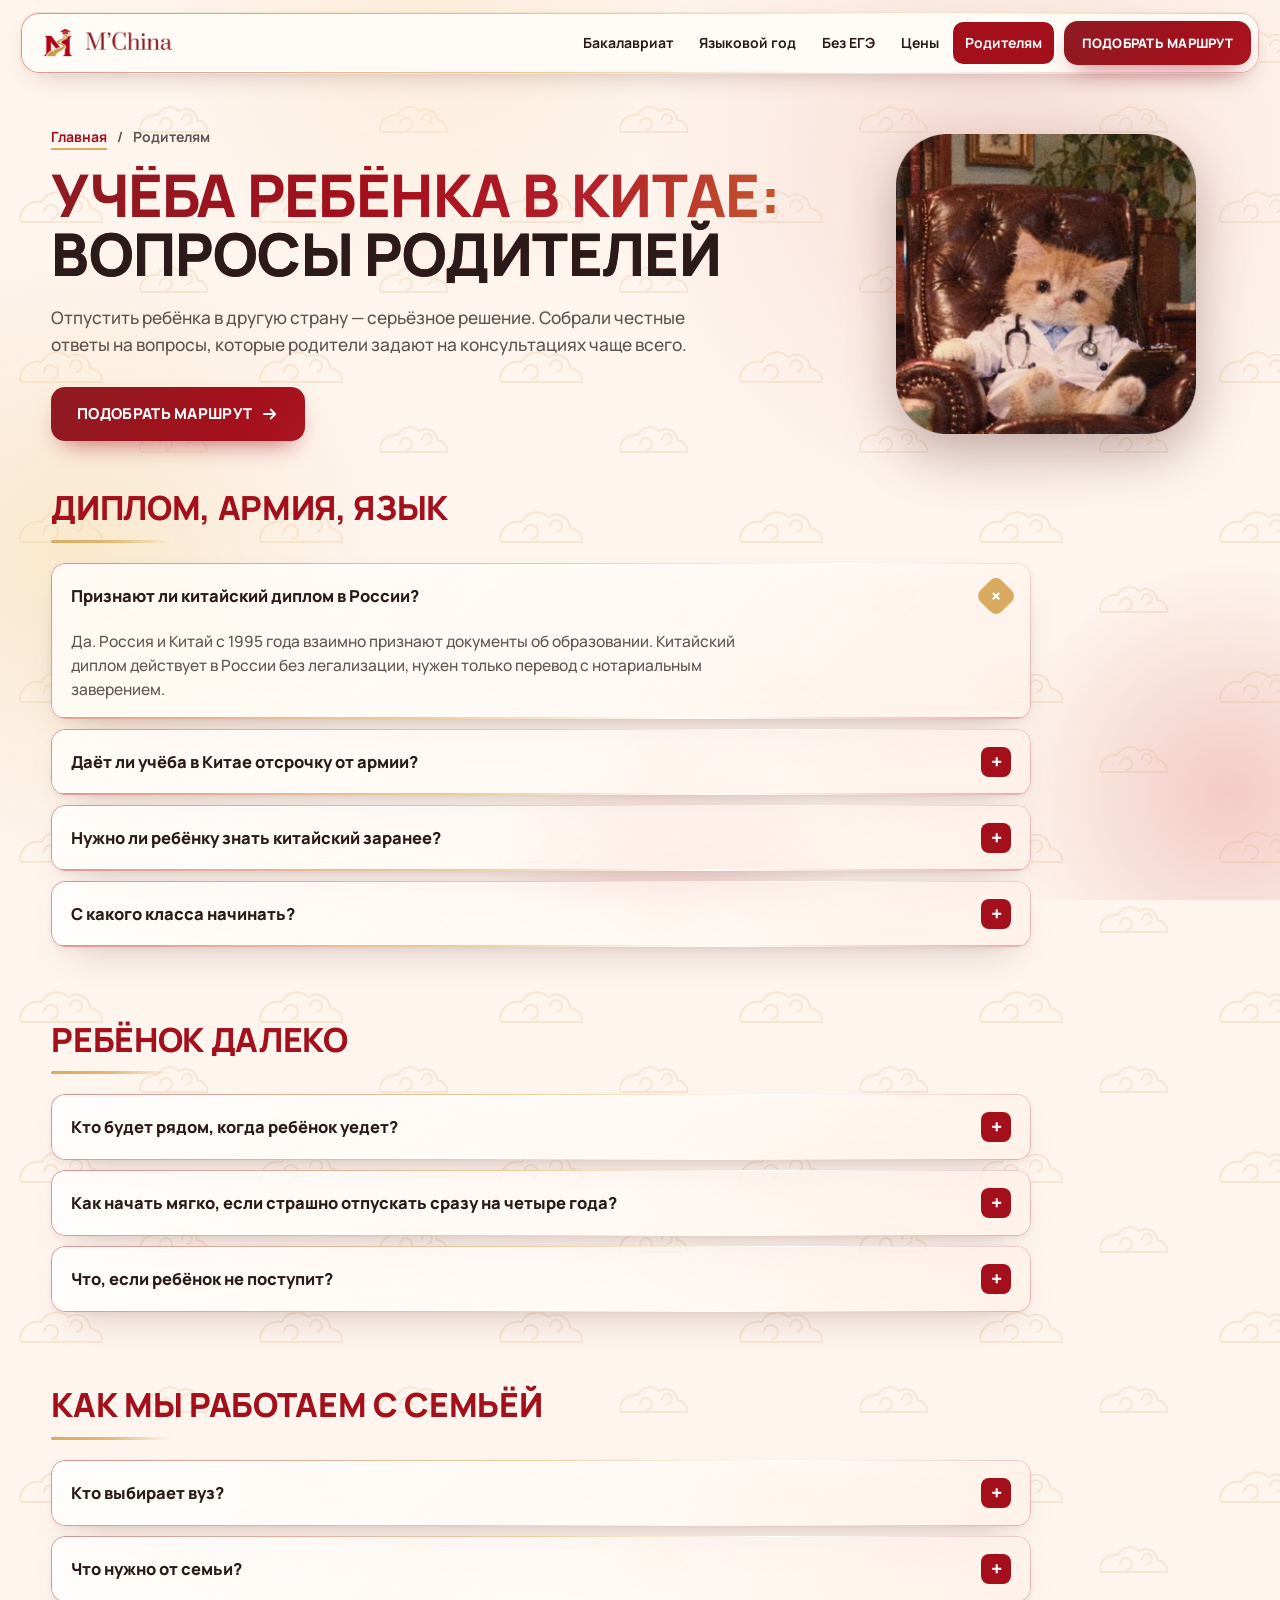
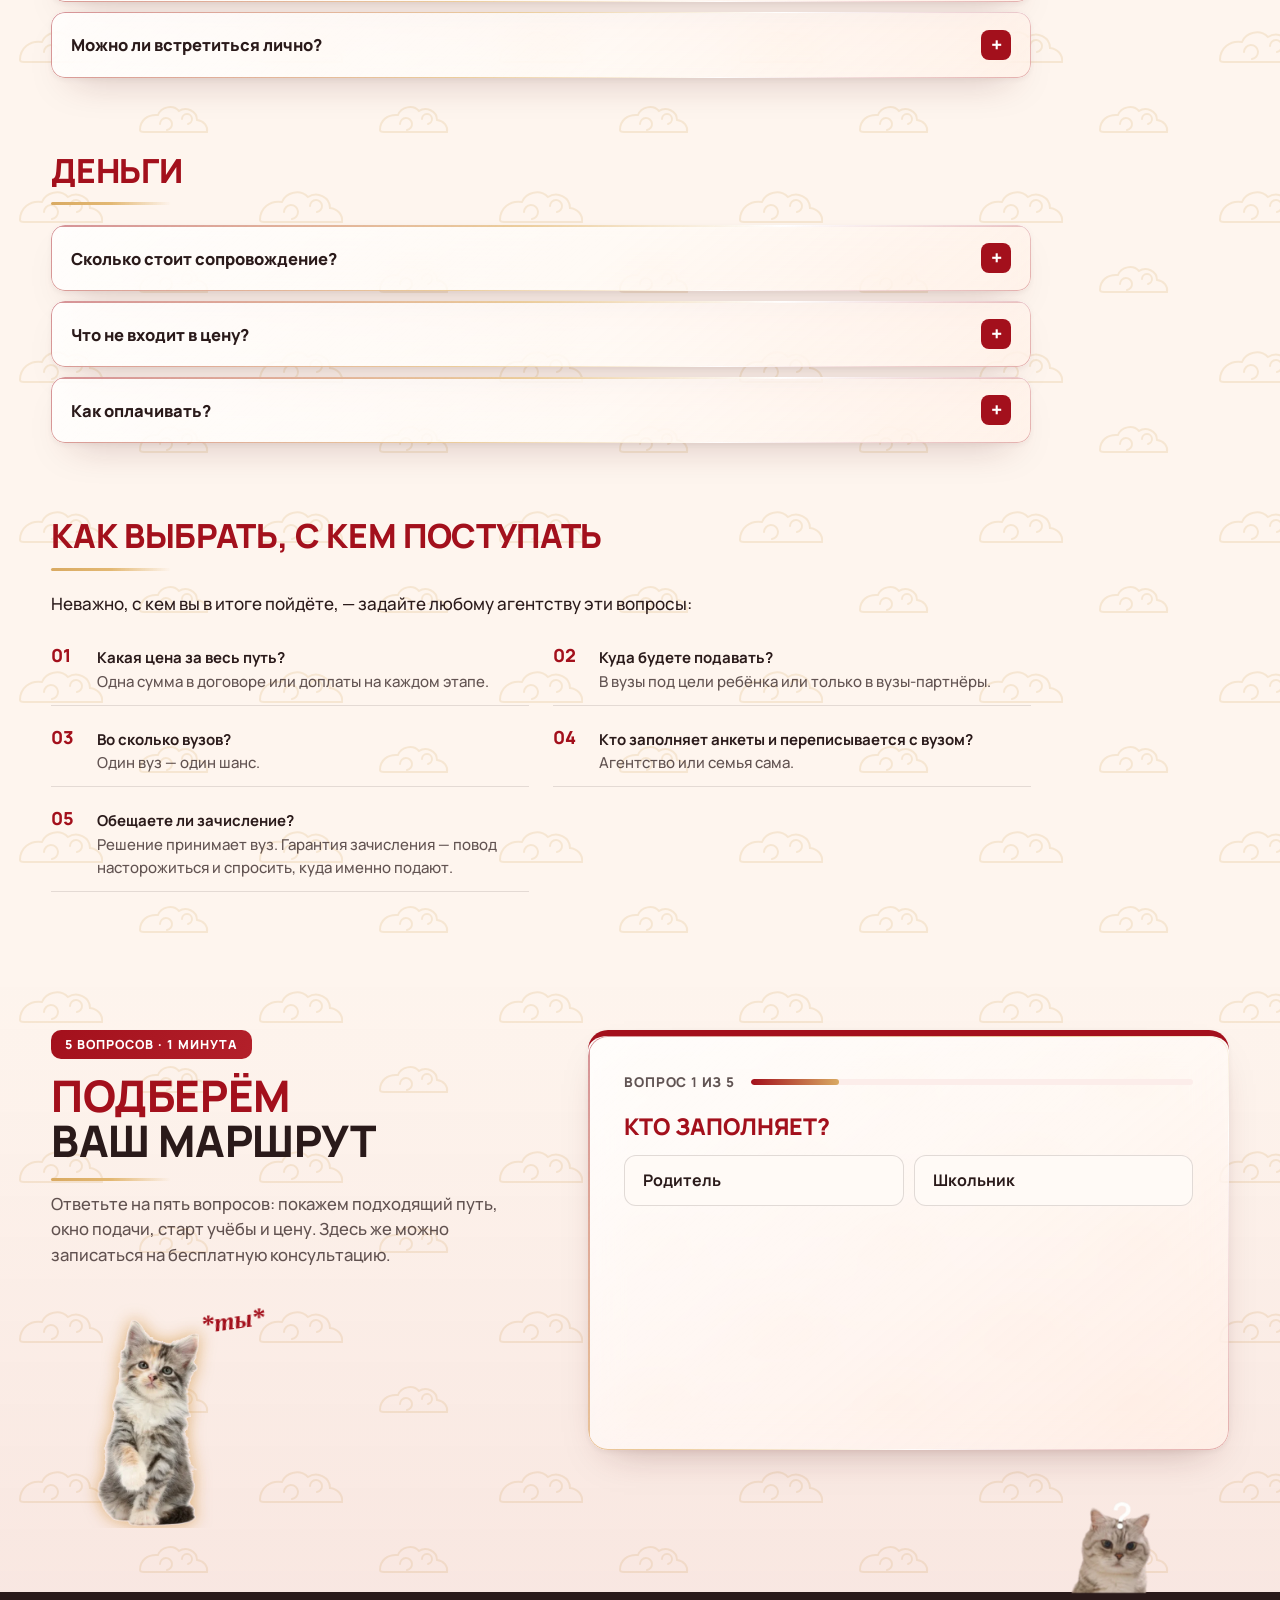
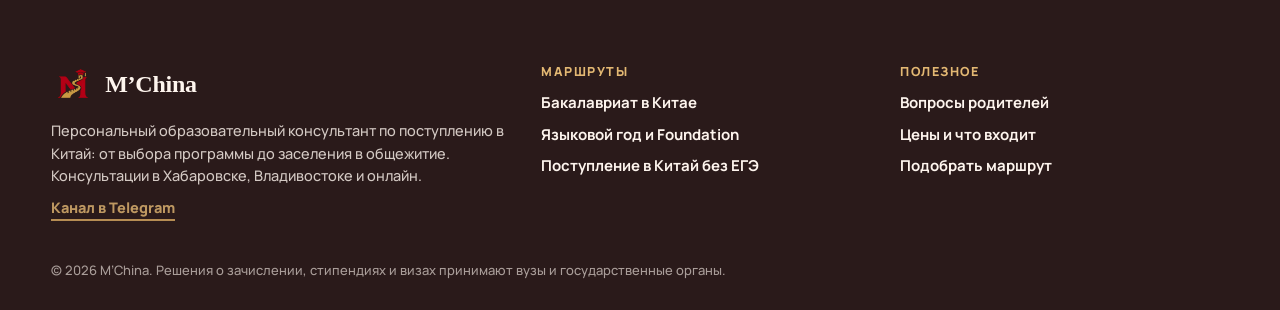
==== roditelyam.html @ 2efb65f3 "Сайт M'China, версия 6: стиль канала, страницы под поиск, квиз - Палитра и логотип бренда, котики из" ====
<!doctype html>
<html lang="ru">
<head>
<meta charset="utf-8">
<meta name="viewport" content="width=device-width, initial-scale=1, viewport-fit=cover">
<title>Учёба ребёнка в Китае: вопросы родителей — M’China</title>
<meta name="description" content="Ответы родителям: признают ли китайский диплом, даёт ли учёба отсрочку от армии, кто будет рядом с ребёнком, что если не поступит, как выбрать агентство и сколько стоит сопровождение.">
<meta name="theme-color" content="#B5141D">
<meta name="robots" content="noindex, nofollow">
<meta property="og:title" content="Учёба ребёнка в Китае: вопросы родителей — M’China">
<meta property="og:description" content="Ответы родителям: признают ли китайский диплом, даёт ли учёба отсрочку от армии, кто будет рядом с ребёнком, что если не поступит, как выбрать агентство и сколько стоит сопровождение.">
<meta property="og:type" content="website">
<link rel="icon" href="data:image/svg+xml,%3Csvg xmlns='http://www.w3.org/2000/svg' viewBox='-36 -40 72 50'%3E%3Cg fill='%230F8A5A'%3E%3Cpath d='M0 4C9-6 9-22 0-34C-9-22-9-6 0 4Z'/%3E%3Cpath transform='rotate(-36)' d='M0 4C8-5 8-19 0-29C-8-19-8-5 0 4Z'/%3E%3Cpath transform='rotate(36)' d='M0 4C8-5 8-19 0-29C-8-19-8-5 0 4Z'/%3E%3C/g%3E%3C/svg%3E">
<link rel="preload" href="assets/fonts/Manrope-800-cyrillic.woff2" as="font" type="font/woff2" crossorigin>
<link rel="stylesheet" href="assets/site.css">
<script>document.documentElement.classList.add('js')</script>
<script type="application/ld+json">{"@context":"https://schema.org","@type":"FAQPage","mainEntity":[{"@type":"Question","name":"Признают ли китайский диплом в России?","acceptedAnswer":{"@type":"Answer","text":"Да. Россия и Китай с 1995 года взаимно признают документы об образовании. Китайский диплом действует в России без легализации, нужен только перевод с нотариальным заверением."}},{"@type":"Question","name":"Даёт ли учёба в Китае отсрочку от армии?","acceptedAnswer":{"@type":"Answer","text":"Нет. Отсрочку дают только программы с российской госаккредитацией. При выезде на учёбу больше чем на полгода можно сняться с воинского учёта, но если вернуться в Россию до 30 лет, обязанность восстанавливается. Сложные случаи лучше обсудить с юристом."}},{"@type":"Question","name":"Нужно ли ребёнку знать китайский заранее?","acceptedAnswer":{"@type":"Answer","text":"Для языкового года нет: язык учат на месте. Для бакалавриата нужен HSK 4–5 или английский: IELTS 7.0+, TOEFL 80+ или Duolingo 115+."}},{"@type":"Question","name":"С какого класса начинать?","acceptedAnswer":{"@type":"Answer","text":"В 8–9 классе есть время спокойно заняться языком и профориентацией. В 11 классе на бакалавриат лучше начинать в сентябре – октябре, до открытия окна подачи. Сроки под ваш класс покажет квиз."}},{"@type":"Question","name":"Кто будет рядом, когда ребёнок уедет?","acceptedAnswer":{"@type":"Answer","text":"Наши специалисты живут в Китае и сами прошли поступление. После зачисления ребёнок получает чек-листы на первые недели: WeChat, Alipay, банковская карта, связь, заселение в общежитие."}},{"@type":"Question","name":"Как начать мягко, если страшно отпускать сразу на четыре года?","acceptedAnswer":{"@type":"Answer","text":"Начать с языкового года: ребёнок год учит язык и привыкает к стране, а вы вместе понимаете, его ли это. Потом — подача на бакалавриат."}},{"@type":"Question","name":"Что, если ребёнок не поступит?","acceptedAnswer":{"@type":"Answer","text":"Зачисление решает вуз, и честно обещать его никто не может. Поэтому на бакалавриат подаём сразу в три вуза. Если не прошли никуда, остаётся языковой год и повторная подача через год."}},{"@type":"Question","name":"Кто выбирает вуз?","acceptedAnswer":{"@type":"Answer","text":"Окончательное решение принимает сам ученик. Мы показываем все доступные варианты, в том числе российские, если они лучше соответствуют его целям."}},{"@type":"Question","name":"Что нужно от семьи?","acceptedAnswer":{"@type":"Answer","text":"Собрать документы по нашему списку и вовремя подписывать бумаги. О статусе заявок и сроках сообщает менеджер."}},{"@type":"Question","name":"Можно ли встретиться лично?","acceptedAnswer":{"@type":"Answer","text":"Да, в Хабаровске и Владивостоке. Или онлайн, если вы в другом городе."}},{"@type":"Question","name":"Сколько стоит сопровождение?","acceptedAnswer":{"@type":"Answer","text":"Бакалавриат — 12 200 ¥ за весь путь, языковой год или Foundation — 7 200 ¥. Одна сумма за все этапы."}},{"@type":"Question","name":"Что не входит в цену?","acceptedAnswer":{"@type":"Answer","text":"Само обучение (платится вузу напрямую), проживание, питание, перевод и апостиль документов у нотариуса."}},{"@type":"Question","name":"Как оплачивать?","acceptedAnswer":{"@type":"Answer","text":"В рублях по курсу юаня на день оплаты. Договор заключаем напрямую."}}]}</script>
</head>
<body class="page-roditelyam">
<svg width="0" height="0" style="position:absolute" aria-hidden="true" focusable="false">
  <symbol id="i-lotus" viewBox="-36 -36 72 42">
    <path d="M0 4C9-6 9-22 0-34C-9-22-9-6 0 4Z"/>
    <path transform="rotate(-36)" opacity=".8" d="M0 4C8-5 8-19 0-29C-8-19-8-5 0 4Z"/>
    <path transform="rotate(36)" opacity=".8" d="M0 4C8-5 8-19 0-29C-8-19-8-5 0 4Z"/>
    <path transform="rotate(-70)" opacity=".55" d="M0 4C6-4 6-14 0-22C-6-14-6-4 0 4Z"/>
    <path transform="rotate(70)" opacity=".55" d="M0 4C6-4 6-14 0-22C-6-14-6-4 0 4Z"/>
  </symbol>
  <symbol id="i-arr" viewBox="0 0 24 24"><path d="M4 12h15M13 6l6 6-6 6" fill="none" stroke="currentColor" stroke-width="2.4" stroke-linecap="round" stroke-linejoin="round"/></symbol>
  <symbol id="i-check" viewBox="0 0 24 24"><path d="M5 12.5l4.5 4.5L19 7.5" fill="none" stroke="currentColor" stroke-width="2.6" stroke-linecap="round" stroke-linejoin="round"/></symbol>
  <symbol id="i-plane" viewBox="0 0 24 24"><path d="M21 15.5v-1.7l-8-5V3.6a1.5 1.5 0 0 0-3 0v5.2l-8 5v1.7l8-2.5v5.2l-2 1.5V21l3.5-1 3.5 1v-1.3l-2-1.5V13z"/></symbol>
</svg>

<a class="skip" href="#main">К содержанию</a>
<div class="bgfx" aria-hidden="true"><i class="blob"></i><i class="blob"></i><i class="blob"></i><i class="blob"></i><i class="blob"></i></div>
<header class="nav glass" id="nav">
  <a class="logo" href="index.html#top" aria-label="M’China, на главную"><img class="logo__img" src="assets/img/logotip.webp" alt="M’China" width="153" height="47"></a>
  <ul class="nav__links" id="nav-links">
    <li><a href="bakalavriat.html" data-nav="bakalavriat">Бакалавриат</a></li>
    <li><a href="yazykovoy-god.html" data-nav="yazykovoy-god">Языковой год</a></li>
    <li><a href="bez-ege.html" data-nav="bez-ege">Без ЕГЭ</a></li>
    <li><a href="index.html#price" data-nav="price">Цены</a></li>
    <li><a href="roditelyam.html" data-nav="roditelyam" aria-current="page">Родителям</a></li>
  </ul>
  <div class="nav__tools">
    <button class="nav__icon nav__burger" id="burger" type="button" aria-expanded="false" aria-controls="nav-links" aria-label="Открыть меню">
      <svg viewBox="0 0 24 24"><path d="M4 8h16M4 16h16"/></svg>
    </button>
    <a class="btn btn--ink" href="#quiz">Подобрать маршрут</a>
  </div>
</header>

<main id="main" tabindex="-1">

<section class="page-hero" id="top">
  <div class="wrap page-hero__grid">
    <div class="page-hero__text">
    <p class="crumbs"><a href="index.html">Главная</a><span aria-hidden="true">/</span>Родителям</p>
    <h1 class="h1 h1--page">Учёба ребёнка в Китае: <span class="accent">вопросы родителей</span></h1>
    <p class="lead">Отпустить ребёнка в другую страну — серьёзное решение. Собрали честные ответы на вопросы, которые родители задают на консультациях чаще всего.</p>
    <div class="hero__cta">
      <a class="btn btn--ink" href="#quiz">Подобрать маршрут <svg class="ico"><use href="#i-arr"/></svg></a>
    </div>
    </div>
    <figure class="page-hero__art page-hero__art--cat"><img src="assets/img/kot-doktor.webp" alt="" width="340" height="340"></figure>
  </div>
</section>

<div class="wrap article">
  <section aria-labelledby="p-diploma">
    <h2 class="h2 h2--s" id="p-diploma">Диплом, армия, язык</h2>
    <div class="faq">
      <details class="glass" open><summary>Признают ли китайский диплом в России?</summary><p>Да. Россия и Китай с 1995 года взаимно признают документы об образовании. Китайский диплом действует в России без легализации, нужен только перевод с нотариальным заверением.</p></details>
      <details class="glass"><summary>Даёт ли учёба в Китае отсрочку от армии?</summary><p>Нет. Отсрочку дают только программы с российской госаккредитацией. При выезде на учёбу больше чем на полгода можно сняться с воинского учёта, но если вернуться в Россию до 30 лет, обязанность восстанавливается. Сложные случаи лучше обсудить с юристом.</p></details>
      <details class="glass"><summary>Нужно ли ребёнку знать китайский заранее?</summary><p>Для языкового года нет: язык учат на месте. Для бакалавриата нужен HSK 4–5 или английский: IELTS 7.0+, TOEFL 80+ или Duolingo 115+.</p></details>
      <details class="glass"><summary>С какого класса начинать?</summary><p>В 8–9 классе есть время спокойно заняться языком и профориентацией. В 11 классе на бакалавриат лучше начинать в сентябре – октябре, до открытия окна подачи. Сроки под ваш класс покажет <a class="link" href="#quiz">квиз</a>.</p></details>
    </div>
  </section>

  <section aria-labelledby="p-safe">
    <h2 class="h2 h2--s" id="p-safe">Ребёнок далеко</h2>
    <div class="faq">
      <details class="glass"><summary>Кто будет рядом, когда ребёнок уедет?</summary><p>Наши специалисты живут в Китае и сами прошли поступление. После зачисления ребёнок получает чек-листы на первые недели: WeChat, Alipay, банковская карта, связь, заселение в общежитие.</p></details>
      <details class="glass"><summary>Как начать мягко, если страшно отпускать сразу на четыре года?</summary><p>Начать с языкового года: ребёнок год учит язык и привыкает к стране, а вы вместе понимаете, его ли это. Потом — подача на бакалавриат.</p></details>
      <details class="glass"><summary>Что, если ребёнок не поступит?</summary><p>Зачисление решает вуз, и честно обещать его никто не может. Поэтому на бакалавриат подаём сразу в три вуза. Если не прошли никуда, остаётся языковой год и повторная подача через год.</p></details>
    </div>
  </section>

  <section aria-labelledby="p-work">
    <h2 class="h2 h2--s" id="p-work">Как мы работаем с семьёй</h2>
    <div class="faq">
      <details class="glass"><summary>Кто выбирает вуз?</summary><p>Окончательное решение принимает сам ученик. Мы показываем все доступные варианты, в том числе российские, если они лучше соответствуют его целям.</p></details>
      <details class="glass"><summary>Что нужно от семьи?</summary><p>Собрать документы по нашему списку и вовремя подписывать бумаги. О статусе заявок и сроках сообщает менеджер.</p></details>
      <details class="glass"><summary>Можно ли встретиться лично?</summary><p>Да, в Хабаровске и Владивостоке. Или онлайн, если вы в другом городе.</p></details>
    </div>
  </section>

  <section aria-labelledby="p-money">
    <h2 class="h2 h2--s" id="p-money">Деньги</h2>
    <div class="faq">
      <details class="glass"><summary>Сколько стоит сопровождение?</summary><p>Бакалавриат — 12 200 ¥ за весь путь, языковой год или Foundation — 7 200 ¥. Одна сумма за все этапы.</p></details>
      <details class="glass"><summary>Что не входит в цену?</summary><p>Само обучение (платится вузу напрямую), проживание, питание, перевод и апостиль документов у нотариуса.</p></details>
      <details class="glass"><summary>Как оплачивать?</summary><p>В рублях по курсу юаня на день оплаты. Договор заключаем напрямую.</p></details>
    </div>
  </section>

  <section aria-labelledby="p-agency">
    <h2 class="h2 h2--s" id="p-agency">Как выбрать, с кем поступать</h2>
    <p>Неважно, с кем вы в итоге пойдёте, — задайте любому агентству эти вопросы:</p>
    <ol class="inc">
      <li><b>Какая цена за весь путь?</b>Одна сумма в договоре или доплаты на каждом этапе.</li>
      <li><b>Куда будете подавать?</b>В вузы под цели ребёнка или только в вузы-партнёры.</li>
      <li><b>Во сколько вузов?</b>Один вуз — один шанс.</li>
      <li><b>Кто заполняет анкеты и переписывается с вузом?</b>Агентство или семья сама.</li>
      <li><b>Обещаете ли зачисление?</b>Решение принимает вуз. Гарантия зачисления — повод насторожиться и спросить, куда именно подают.</li>
    </ol>
  </section>
</div>

<section class="sec quiz-sec" id="quiz" tabindex="-1" aria-labelledby="quiz-h">
  <div class="wrap quiz__grid">
    <div class="quiz__intro">
      <p class="eyebrow">5 вопросов · 1 минута</p>
      <h2 class="h2 rw" id="quiz-h">Подберём <em>ваш маршрут</em></h2>
      <p class="sec__lead">Ответьте на пять вопросов: покажем подходящий путь, окно подачи, старт учёбы и цену. Здесь же можно записаться на бесплатную консультацию.</p>
      <figure class="quiz__cat" aria-hidden="true"><img src="assets/img/kotenok.webp" alt="" width="220" height="288" loading="lazy"><span>*ты*</span></figure>
    </div>

    <div class="quiz glass" id="quiz-box">
      <div class="quiz__top" aria-hidden="true">
        <span class="quiz__count">Вопрос <b id="q-n">1</b> из 5</span>
        <span class="quiz__bar"><i id="q-bar"></i></span>
      </div>

      <form id="quiz-form" novalidate>
        <fieldset class="q" data-step="1">
          <legend class="q__t" tabindex="-1">Кто заполняет?</legend>
          <div class="q__opts q__opts--2">
            <label class="opt"><input type="radio" name="who" value="parent"><span class="opt__box"><b>Родитель</b></span></label>
            <label class="opt"><input type="radio" name="who" value="student"><span class="opt__box"><b>Школьник</b></span></label>
          </div>
        </fieldset>

        <fieldset class="q" data-step="2">
          <legend class="q__t" tabindex="-1">В каком классе ребёнок сейчас?</legend>
          <div class="q__opts q__opts--2">
            <label class="opt"><input type="radio" name="grade" value="9"><span class="opt__box"><b>8–9 класс</b></span></label>
            <label class="opt"><input type="radio" name="grade" value="10"><span class="opt__box"><b>10 класс</b></span></label>
            <label class="opt"><input type="radio" name="grade" value="11"><span class="opt__box"><b>11 класс</b></span></label>
            <label class="opt"><input type="radio" name="grade" value="0"><span class="opt__box"><b>Школа окончена</b></span></label>
          </div>
        </fieldset>

        <fieldset class="q" data-step="3">
          <legend class="q__t" tabindex="-1">Что сейчас ближе всего?</legend>
          <div class="q__opts">
            <label class="opt" data-for="parent"><input type="radio" name="seg" value="anxious"><span class="opt__box"><b>Страшно отпускать ребёнка так далеко</b><small>Другая страна, язык, быт</small></span></label>
            <label class="opt" data-for="parent"><input type="radio" name="seg" value="planner"><span class="opt__box"><b>Планируем заранее: сильный вуз, может быть, грант</b><small>Думаем на 1–2 года вперёд</small></span></label>
            <label class="opt"><input type="radio" name="seg" value="ege"><span class="opt__box"><b>Страшно сдавать ЕГЭ, ищем другой путь</b><small>Не хочется, чтобы всё решил один экзамен</small></span></label>
            <label class="opt" data-for="student"><input type="radio" name="seg" value="dreamer"><span class="opt__box"><b>Мечтаю учиться за границей, не знаю, с чего начать</b><small>Нужен понятный план</small></span></label>
            <label class="opt" data-for="student"><input type="radio" name="seg" value="easy"><span class="opt__box"><b>Хочу в Китай, кажется, это несложно</b><small>Разберусь по ходу</small></span></label>
            <label class="opt"><input type="radio" name="seg" value="look"><span class="opt__box"><b>Пока просто присматриваемся</b><small>Хотим понять, что вообще возможно</small></span></label>
          </div>
        </fieldset>

        <fieldset class="q" data-step="4">
          <legend class="q__t" tabindex="-1">Что важнее, когда принимаете решение?</legend>
          <div class="q__opts">
            <label class="opt"><input type="radio" name="psy" value="facts"><span class="opt__box"><b>Подробный план и факты</b></span></label>
            <label class="opt"><input type="radio" name="psy" value="support"><span class="opt__box"><b>Человек, которому можно задать любой вопрос</b></span></label>
            <label class="opt"><input type="radio" name="psy" value="roi"><span class="opt__box"><b>Понимать, окупится ли это</b></span></label>
            <label class="opt"><input type="radio" name="psy" value="fast"><span class="opt__box"><b>Быстро и без бумажной возни</b></span></label>
            <label class="opt"><input type="radio" name="psy" value="dream"><span class="opt__box"><b>Чтобы мечта стала реальной</b></span></label>
          </div>
        </fieldset>

        <fieldset class="q" data-step="5">
          <legend class="q__t" tabindex="-1">Как с языком?</legend>
          <div class="q__opts">
            <label class="opt"><input type="radio" name="lang" value="zero"><span class="opt__box"><b>Китайского пока нет</b><small>Английский тоже не на высоком уровне</small></span></label>
            <label class="opt"><input type="radio" name="lang" value="mid"><span class="opt__box"><b>Учит, но до HSK 4 или IELTS 7.0 пока далеко</b></span></label>
            <label class="opt"><input type="radio" name="lang" value="ready"><span class="opt__box"><b>Уже HSK 4 и выше или IELTS 7.0 и выше</b><small>Либо TOEFL 80+, Duolingo 115+</small></span></label>
          </div>
        </fieldset>

        <div class="q q--result" data-step="6" aria-live="polite">
          <div class="res">
            <p class="res__kicker" tabindex="-1" id="r-kicker">Ваш маршрут</p>
            <h3 class="res__title" id="r-title">—</h3>
            <p class="res__why" id="r-why"></p>
            <dl class="res__facts">
              <dt>Сопровождение</dt><dd id="r-price">—</dd>
              <dt>Подаём</dt><dd id="r-unis">—</dd>
              <dt>Окно подачи</dt><dd id="r-win">—</dd>
              <dt>Старт учёбы</dt><dd id="r-entry">—</dd>
            </dl>
            <p class="res__seg" id="r-seg"></p>
            <p class="res__psy" id="r-psy"></p>
          </div>

          <div class="lead-box" id="lead-fields">
            <p class="lead__h">Записаться на бесплатную консультацию</p>
            <div class="row">
              <div class="field"><label for="f-name">Как вас зовут</label><input class="inp" id="f-name" name="name" autocomplete="name" aria-describedby="e-name"><p class="err" id="e-name"></p></div>
              <div class="field"><label for="f-contact">Телефон или ник</label><input class="inp" id="f-contact" name="contact" autocomplete="tel" placeholder="+7 900 000-00-00 или @ник" aria-describedby="e-contact"><p class="err" id="e-contact"></p></div>
            </div>
            <fieldset class="field fs">
              <legend class="fs-legend">Где удобнее общаться</legend>
              <div class="pills" id="f-channel">
                <label><input type="radio" name="channel" value="Telegram" checked><span>Telegram</span></label>
                <label><input type="radio" name="channel" value="MAX"><span>MAX</span></label>
                <label><input type="radio" name="channel" value="WhatsApp"><span>WhatsApp</span></label>
                <label><input type="radio" name="channel" value="Звонок"><span>Звонок</span></label>
              </div>
            </fieldset>
            <fieldset class="field fs">
              <legend class="fs-legend">Город</legend>
              <div class="pills" id="f-city" aria-describedby="e-city">
                <label><input type="radio" name="city" value="Хабаровск"><span>Хабаровск</span></label>
                <label><input type="radio" name="city" value="Владивосток"><span>Владивосток</span></label>
                <label><input type="radio" name="city" value="Другой город"><span>Другой город</span></label>
              </div>
              <p class="err" id="e-city"></p>
            </fieldset>
            <div class="field"><label class="check"><input type="checkbox" id="f-consent" name="consent" aria-describedby="e-consent"><span>Согласен на обработку персональных данных. Контакты третьим лицам не передаём.</span></label><p class="err" id="e-consent"></p></div>
            <button class="btn btn--ink lead__btn" type="submit">Записаться <svg class="ico"><use href="#i-arr"/></svg></button>
          </div>

          <div class="success" id="lead-ok" role="status" tabindex="-1" hidden>
            <svg class="ico"><use href="#i-lotus"/></svg>
            <h3>Заявка у нас</h3>
            <p id="lead-ok-text">Свяжемся в течение рабочего дня.</p>
            <p class="fine">Демо-версия страницы: отправка заявок подключается отдельно.</p>
          </div>
        </div>
      </form>

      <div class="quiz__nav">
        <button class="btn glass quiz__back" type="button" id="q-back" hidden><svg class="ico ico--back"><use href="#i-arr"/></svg>Назад</button>
        <button class="link quiz__restart" type="button" id="q-restart" hidden>Пройти заново</button>
      </div>
    </div>
  </div>
</section>

</main>
<footer class="foot">
  <img class="foot__cat" src="assets/img/kot-vyglyadyvaet.webp" alt="" width="210" height="213" loading="lazy">
  <div class="wrap foot__grid">
    <div>
      <a class="logo foot__logo" href="index.html#top"><img class="logo__znak" src="assets/img/znak.webp" alt="" width="44" height="44"><span class="logo__word">M’China</span></a>
      <p class="foot__txt">Персональный образовательный консультант по поступлению в Китай: от выбора программы до заселения в общежитие. Консультации в Хабаровске, Владивостоке и онлайн.</p>
      <p class="foot__txt"><a class="link" href="https://t.me/m_china_apply">Канал в Telegram</a></p>
    </div>
    <nav aria-label="Разделы сайта">
      <p class="foot__h">Маршруты</p>
      <ul class="foot__links">
        <li><a href="bakalavriat.html">Бакалавриат в Китае</a></li>
        <li><a href="yazykovoy-god.html">Языковой год и Foundation</a></li>
        <li><a href="bez-ege.html">Поступление в Китай без ЕГЭ</a></li>
      </ul>
    </nav>
    <nav aria-label="Полезное">
      <p class="foot__h">Полезное</p>
      <ul class="foot__links">
        <li><a href="roditelyam.html">Вопросы родителей</a></li>
        <li><a href="index.html#price">Цены и что входит</a></li>
        <li><a href="#quiz">Подобрать маршрут</a></li>
      </ul>
    </nav>
  </div>
  <p class="wrap foot__fine">© 2026 M’China. Решения о зачислении, стипендиях и визах принимают вузы и государственные органы.</p>
</footer>


<script src="assets/site.js" defer></script>
</body>
</html>
---- assets/site.css ----
/* ── версия 5 (24.11.2026): стиль Telegram-канала M’China и брошюры для менеджеров ──
   кремовая «бумага» с облачным орнаментом, глубокий китайский красный, золотая линия,
   жирные прописные заголовки, красные плашки, белые карточки с мягкой тенью */
@font-face{font-family:"Manrope";src:url(fonts/Manrope-500-cyrillic.woff2) format("woff2");font-weight:400 600;font-display:swap;unicode-range:U+0301,U+0400-045F,U+0490-0491,U+04B0-04B1,U+2116}
@font-face{font-family:"Manrope";src:url(fonts/Manrope-500-latin.woff2) format("woff2");font-weight:400 600;font-display:swap;unicode-range:U+0000-00FF,U+0131,U+0152-0153,U+02BB-02BC,U+02C6,U+02DA,U+02DC,U+2000-206F,U+20AC,U+2122,U+2191,U+2193,U+2212}
@font-face{font-family:"Manrope";src:url(fonts/Manrope-700-cyrillic.woff2) format("woff2");font-weight:700;font-display:swap;unicode-range:U+0301,U+0400-045F,U+0490-0491,U+04B0-04B1,U+2116}
@font-face{font-family:"Manrope";src:url(fonts/Manrope-700-latin.woff2) format("woff2");font-weight:700;font-display:swap;unicode-range:U+0000-00FF,U+0131,U+0152-0153,U+02BB-02BC,U+02C6,U+02DA,U+02DC,U+2000-206F,U+20AC,U+2122,U+2191,U+2193,U+2212}
@font-face{font-family:"Manrope";src:url(fonts/Manrope-800-cyrillic.woff2) format("woff2");font-weight:800 900;font-display:swap;unicode-range:U+0301,U+0400-045F,U+0490-0491,U+04B0-04B1,U+2116}
@font-face{font-family:"Manrope";src:url(fonts/Manrope-800-latin.woff2) format("woff2");font-weight:800 900;font-display:swap;unicode-range:U+0000-00FF,U+0131,U+0152-0153,U+02BB-02BC,U+02C6,U+02DA,U+02DC,U+2000-206F,U+20AC,U+2122,U+2191,U+2193,U+2212}

:root{
  /* палитра бренда — коды из Фигмы (Катя, 24.11.2026) */
  --bg:#FEF5EE; --bg-2:#FFFAF6; --paper:#FFFFFF;
  --ink:#2A1A1A; --ink-2:rgba(42,26,26,.74); --ink-3:rgba(42,26,26,.5); --line:rgba(42,26,26,.12);
  --red:#A3101C; --red-2:#B3202A; --red-d:#8E1B22; --red-soft:#F5D9D6; --red-tint:#FCEDEA;
  --gold:#D9AA62; --gold-2:#E3B873; --gold-d:#A87B36; --gold-soft:#F6E7CC;
  --err:#B3321A;
  --ease:cubic-bezier(.22,1,.36,1);
  --gutter:clamp(16px,4vw,56px);
  --f-text:"Manrope","Segoe UI",system-ui,-apple-system,sans-serif;
  --f-head:"Manrope","Arial Black","Segoe UI",system-ui,sans-serif;
  --f-logo:"Georgia","Times New Roman",serif;
  --f-cjk:"KaiTi","STKaiti","Kaiti SC","Microsoft YaHei","PingFang SC","Noto Sans CJK SC",serif;
  --shadow:0 18px 40px -22px rgba(80,20,20,.35),0 2px 6px rgba(80,20,20,.06);
  color-scheme:light;
}
*,*::before,*::after{box-sizing:border-box}
html{scroll-behavior:smooth;-webkit-text-size-adjust:100%}
body{margin:0;color:var(--ink);font-family:var(--f-text);font-size:17px;line-height:1.55;font-weight:500;-webkit-font-smoothing:antialiased;
  background-color:var(--bg);
  /* облачный орнамент сянъюнь, как фон карточек канала */
  background-image:url("data:image/svg+xml,%3Csvg xmlns='http://www.w3.org/2000/svg' width='240' height='160' viewBox='0 0 240 160'%3E%3Cg fill='none' stroke='%23D9AA62' stroke-opacity='.2' stroke-width='2' stroke-linecap='round'%3E%3Cpath d='M20 60c0-12 10-20 22-18 4-10 18-13 26-5 9-6 22 0 22 11 8 1 13 7 12 14H24c-3 0-4-1-4-2z'/%3E%3Cpath d='M44 52a7 7 0 1 1 8 7M70 46a6 6 0 1 1 7 6'/%3E%3Cpath d='M140 130c0-10 8-16 18-15 3-8 15-11 21-4 7-5 18 0 18 9 7 1 11 6 10 12h-63c-3 0-4-1-4-2z'/%3E%3Cpath d='M160 124a6 6 0 1 1 7 6M182 119a5 5 0 1 1 6 5'/%3E%3C/g%3E%3C/svg%3E");
  background-size:240px 160px}
main,footer{overflow-x:clip}
img{max-width:100%}
[hidden]{display:none!important}
a{color:inherit}
button,input,select,textarea{font:inherit;color:inherit}
:focus-visible{outline:3px solid var(--red);outline-offset:3px}
::selection{background:var(--red);color:#fff}
.sr-only{position:absolute!important;width:1px;height:1px;padding:0;margin:-1px;overflow:hidden;clip:rect(0 0 0 0);white-space:nowrap;border:0}
.skip{position:fixed;left:16px;top:-80px;z-index:200;background:var(--ink);color:#fff;padding:12px 18px;border-radius:12px;text-decoration:none;font-weight:700;transition:top .3s}
.skip:focus{top:16px}
.ico{width:1em;height:1em;flex:none;fill:currentColor}
.wrap{max-width:1320px;margin-inline:auto;padding-inline:var(--gutter)}
.bgfx{position:fixed;inset:0;z-index:-1;overflow:hidden;pointer-events:none}
/* мягкие пятна в цветах бренда — градиентность прошлой версии */
.blob{position:absolute;left:var(--l);top:var(--t);width:var(--s);height:var(--s);margin:calc(var(--s)/-2) 0 0 calc(var(--s)/-2);border-radius:50%;background:radial-gradient(closest-side,var(--c),transparent);opacity:.55;animation:drift var(--d,26s) ease-in-out infinite alternate}
.blob:nth-child(1){--c:#F3C9C2;--s:56vmax;--l:78%;--t:18%;--d:26s}
.blob:nth-child(2){--c:#F6DDB0;--s:48vmax;--l:6%;--t:62%;--d:30s;animation-delay:-8s}
.blob:nth-child(3){--c:#E9A9A2;--s:36vmax;--l:96%;--t:88%;--d:22s;animation-delay:-12s}
.blob:nth-child(4){--c:#FBE6C8;--s:42vmax;--l:34%;--t:2%;--d:28s;animation-delay:-4s}
.blob:nth-child(5){--c:#F0BFB8;--s:30vmax;--l:52%;--t:104%;--d:24s;animation-delay:-16s}
@keyframes drift{0%{translate:0 0;scale:1}50%{translate:5vw -4vh;scale:1.12}100%{translate:-4vw 5vh;scale:.94}}

/* стекло: полупрозрачная карточка с размытием фона и тонкой красно-золотой кромкой */
.glass{position:relative;isolation:isolate;
  background:linear-gradient(140deg,rgba(255,255,255,.82),rgba(255,255,255,.5) 55%,rgba(255,240,232,.62));
  -webkit-backdrop-filter:blur(16px) saturate(1.5);backdrop-filter:blur(16px) saturate(1.5);
  box-shadow:inset 0 1px 0 rgba(255,255,255,.95),var(--shadow);border:0}
.glass::after{content:"";position:absolute;inset:0;border-radius:inherit;padding:1.2px;pointer-events:none;
  background:linear-gradient(135deg,rgba(163,16,28,.45),rgba(227,184,115,.7) 45%,rgba(255,255,255,.8) 70%,rgba(163,16,28,.3));
  -webkit-mask:linear-gradient(#000 0 0) content-box,linear-gradient(#000 0 0);-webkit-mask-composite:xor;mask-composite:exclude}
.glass--lite{background:rgba(255,255,255,.6);box-shadow:none}
@supports not ((backdrop-filter:blur(1px)) or (-webkit-backdrop-filter:blur(1px))){.glass{background:rgba(255,252,249,.94)}}

/* ── кнопки ── */
.btn{display:inline-flex;align-items:center;justify-content:center;gap:.6em;min-height:54px;padding:0 26px;border-radius:14px;border:0;font:800 15px/1.1 var(--f-text);letter-spacing:.02em;text-transform:uppercase;text-decoration:none;cursor:pointer;color:var(--ink);transition:transform .25s var(--ease),box-shadow .25s,background-color .25s;-webkit-tap-highlight-color:transparent}
.btn .ico{width:18px;height:18px;transition:transform .3s var(--ease)}
.btn:hover .ico{transform:translateX(4px)}
.btn--ink{background:linear-gradient(120deg,var(--red-d),var(--red) 45%,var(--red-2));background-size:160% 100%;background-position:0 0;color:#fff;box-shadow:0 12px 26px -12px rgba(163,16,28,.7);transition:transform .25s var(--ease),box-shadow .25s,background-position .5s var(--ease)}
.btn--ink:hover{background-position:100% 0;transform:translateY(-2px)}
.btn--ink:active{transform:translateY(1px) scale(.98)}
.btn.glass{border:0;color:var(--red);box-shadow:inset 0 0 0 2px var(--red)}
.btn.glass::after{display:none}
.btn.glass:hover{background:var(--red-tint);transform:translateY(-2px)}
.link{font-weight:800;text-decoration:none;color:var(--red);border-bottom:2px solid var(--gold);padding-bottom:2px}
.link:hover{border-color:var(--red)}

/* ── логотип и меню ── */
.logo{display:inline-flex;align-items:center;gap:10px;text-decoration:none;white-space:nowrap}
.logo__mark{display:grid;place-items:center;width:34px;height:34px;border-radius:9px;background:var(--red);color:var(--gold-soft);font:700 21px/1 var(--f-logo);box-shadow:inset 0 0 0 2px rgba(217,170,98,.55)}
.logo__word{font:600 22px/1 var(--f-logo);color:var(--red-d);letter-spacing:-.01em}
.nav{position:fixed;top:12px;left:50%;transform:translateX(-50%);z-index:60;display:flex;align-items:center;gap:6px;width:min(1240px,calc(100% - 24px));padding:8px 8px 8px 16px;border-radius:18px;background:rgba(255,252,248,.94);-webkit-backdrop-filter:blur(12px);backdrop-filter:blur(12px);box-shadow:0 10px 30px -18px rgba(80,20,20,.45);border:1px solid rgba(217,170,98,.3)}
.nav .logo{margin-right:auto}
.nav__links{display:flex;gap:2px;list-style:none;margin:0;padding:0}
.nav__links a{display:block;padding:10px 12px;border-radius:10px;font-size:14px;font-weight:700;text-decoration:none;white-space:nowrap;transition:background-color .2s,color .2s}
.nav__links a:hover{background:var(--red-tint);color:var(--red)}
.nav__links a[aria-current="page"]{background:var(--red);color:#fff}
.nav__icon{display:grid;place-items:center;width:44px;height:44px;border-radius:12px;border:0;background:var(--red-tint);color:var(--red);cursor:pointer}
.nav__icon svg{width:22px;height:22px;fill:none;stroke:currentColor;stroke-width:2.2;stroke-linecap:round}
.nav .btn{min-height:44px;padding:0 18px;font-size:13px;margin-left:4px}
.nav__tools{display:flex;gap:6px;align-items:center}
.nav__burger{display:none}
@media (max-width:1100px){
  .nav__burger{display:grid}
  .nav__links{position:absolute;top:calc(100% + 8px);left:0;right:0;flex-direction:column;padding:10px;border-radius:18px;background:#FFFCF8;box-shadow:0 24px 50px -20px rgba(80,20,20,.4);opacity:0;visibility:hidden;transform:translateY(-8px);transition:opacity .25s,transform .35s var(--ease),visibility .25s}
  .nav.is-open .nav__links{opacity:1;visibility:visible;transform:none}
  .nav__links a{padding:14px 16px;font-size:16px}
}
@media (max-width:480px){.nav .btn{display:none}.logo__word{font-size:20px}}

/* ── общие секции и заголовки ── */
.sec{position:relative;padding-block:clamp(40px,5vw,76px)}
.eyebrow{display:inline-flex;align-items:center;gap:8px;margin:0;padding:7px 14px;border-radius:10px;background:linear-gradient(120deg,var(--red),var(--red-2));color:#fff;font:800 12.5px/1.2 var(--f-text);letter-spacing:.08em;text-transform:uppercase;box-shadow:none;border:0}
.eyebrow .ico{width:16px;height:12px}
.h1,.h2{font-family:var(--f-head);font-weight:900;text-transform:uppercase;color:var(--red);letter-spacing:-.01em;text-wrap:balance}
.h2{font-size:clamp(28px,3.4vw,50px);line-height:1.04;margin:14px 0 10px}
.h2 em{font-style:normal;color:var(--ink)}
/* красно-золотой градиент в заголовках, как градиентные слова прошлой версии */
/* градиентный текст — только в главных заголовках без выезда по словам:
   у слов с transform градиент через background-clip пропадает */
.h1{background:linear-gradient(100deg,var(--red-d),var(--red) 40%,var(--red-2) 70%,#C8632F);-webkit-background-clip:text;background-clip:text;color:transparent}
.h1 .h1__sub,.h1--page .accent{-webkit-text-fill-color:var(--ink)}
.h2::after{content:"";display:block;width:120px;height:3px;margin-top:14px;background:linear-gradient(90deg,var(--gold),var(--gold-2),transparent);border-radius:2px}
.sec__head{max-width:980px;margin-bottom:clamp(20px,2.6vw,34px)}
.sec__lead{font-size:clamp(16.5px,1.3vw,20px);color:var(--ink-2);max-width:38em;margin:0}
.accent{color:var(--ink)}

/* появление */
html.js [data-reveal]{opacity:0;transform:translateY(28px);transition:opacity .9s var(--ease),transform 1s var(--ease);transition-delay:var(--rd,0s)}
html.js [data-reveal].in{opacity:1;transform:none}
/* заголовки выезжают по словам */
.rw .w{display:inline-block;overflow:hidden;vertical-align:top;padding-bottom:.08em;margin-bottom:-.08em}
.rw .w>span{display:inline-block;transition:transform .9s var(--ease);transition-delay:calc(var(--wi,0)*50ms)}
html.js .rw:not(.in) .w>span{transform:translateY(110%)}
@media (prefers-reduced-motion:reduce){.blob{animation:none}html.js .rw .w>span{transform:none!important}}

[id]{scroll-margin-top:92px}
.anchor{position:absolute;top:0}
.muted{color:var(--ink-2);font-size:15px}

/* ── 1. первый экран ── */
.hero{padding:clamp(112px,13vh,150px) 0 clamp(24px,3vw,44px)}
.hero__grid{display:grid;grid-template-columns:minmax(0,1.1fr) minmax(0,.9fr);gap:clamp(28px,5vw,72px);align-items:center}
.h1{font-size:clamp(34px,4.3vw,66px);line-height:1;margin:20px 0 0}
.h1__sub{display:block;margin-top:18px;padding-top:18px;border-top:3px solid var(--gold);font-size:.5em;line-height:1.15;color:var(--ink);letter-spacing:0}
.lead{font-size:clamp(17px,1.35vw,20px);color:var(--ink-2);max-width:34em;margin:22px 0 28px}
.hero__cta{display:flex;flex-wrap:wrap;gap:12px}
.hero__facts{list-style:none;margin:36px 0 0;padding:0;display:grid;grid-template-columns:repeat(3,minmax(0,1fr));gap:16px;max-width:640px}
.hero__facts li{padding:14px 16px;border-radius:14px;background:#fff;box-shadow:var(--shadow)}
.hero__facts b{display:block;font:900 17px/1.1 var(--f-head);text-transform:uppercase;color:var(--red);margin-bottom:6px}
.hero__facts span{display:block;font-size:13.5px;line-height:1.4;color:var(--ink-2)}

/* картинка результата: красный мазок, уведомление о зачислении, посадочный талон */
.hero__art{position:relative;min-height:500px}
.brush{position:absolute;inset:4% 0 6% 4%;width:96%;height:90%}
.brush path{fill:var(--red)}
.brush .brush__star{fill:var(--gold-2)}
.letter{position:absolute;left:12%;top:8%;width:min(370px,74%);padding:28px 28px 30px;border-radius:6px;background:#FFFCF9;box-shadow:0 30px 60px -28px rgba(70,15,15,.6);rotate:-4deg;animation:float 10s ease-in-out infinite alternate}
.letter::before{content:"";position:absolute;inset:8px;border:1.5px solid var(--gold);border-radius:3px;pointer-events:none}
.letter__han{margin:0;font:400 36px/1.1 var(--f-cjk);color:var(--red);letter-spacing:.06em}
.letter__ru{margin:6px 0 14px;font-size:11.5px;font-weight:800;letter-spacing:.14em;text-transform:uppercase;color:var(--gold-d)}
.letter__txt{margin:0;font-weight:700;font-size:16px;line-height:1.45;max-width:15em}
.letter__lines{display:grid;gap:7px;margin-top:18px;width:56%}
.letter__lines i{height:6px;border-radius:6px;background:rgba(42,26,26,.1)}
.letter__lines i:nth-child(2){width:80%}
.letter__lines i:nth-child(3){width:55%}
.letter__seal{position:absolute;right:24px;bottom:22px;display:grid;place-items:center;width:72px;height:72px;border-radius:50%;border:3px solid rgba(163,16,28,.8);color:rgba(163,16,28,.9);font:400 22px/1 var(--f-cjk);rotate:-12deg}
.ticket{position:absolute;right:0;bottom:6%;display:flex;width:min(380px,76%);border-radius:14px;overflow:hidden;background:#fff;box-shadow:0 26px 50px -24px rgba(70,15,15,.55);rotate:5deg;animation:float 12s ease-in-out -4s infinite alternate}
.ticket__main{flex:1;padding:16px 18px}
.ticket__top{font-size:11px;font-weight:800;letter-spacing:.14em;text-transform:uppercase;color:var(--ink-3)}
.ticket__route{display:flex;align-items:center;justify-content:space-between;gap:10px;margin-top:8px}
.ticket__route span{display:flex;flex-direction:column;font-size:12px;color:var(--ink-2)}
.ticket__route b{font:900 32px/1 var(--f-head);color:var(--ink)}
.ticket__route span:last-child{text-align:right}
.ticket__route .ico{width:26px;height:26px;color:var(--red);rotate:90deg}
.ticket__stub{display:grid;align-content:center;gap:1px;padding:14px 16px;background:var(--red);color:#fff;border-left:2px dashed rgba(255,255,255,.6);font-size:10.5px;text-transform:uppercase;letter-spacing:.1em}
.ticket__stub span{opacity:.75}
.ticket__stub b{font-size:14px;letter-spacing:0;text-transform:none;margin-bottom:6px}
@keyframes float{from{translate:0 0}to{translate:0 -12px}}

/* ── 2. проблема: облако вопросов и красная лента ── */
.problem__grid{display:grid;grid-template-columns:minmax(0,.9fr) minmax(0,1.1fr);gap:clamp(28px,5vw,72px);align-items:center}
.problem .sec__head{margin-bottom:0}
.qcloud{list-style:none;margin:0;padding:0;display:flex;flex-wrap:wrap;gap:10px 12px;justify-content:center}
.qcloud li{display:flex;align-items:center;gap:10px;padding:11px 16px 11px 11px;border-radius:999px;background:#fff;box-shadow:var(--shadow);font-weight:700;font-size:15px;rotate:var(--r,0deg)}
.qcloud li::before{content:"?";flex:none;display:grid;place-items:center;width:26px;height:26px;border-radius:50%;background:var(--red);color:#fff;font-weight:900;font-size:15px}
.qcloud li:nth-child(3n+1){--r:-1.5deg}
.qcloud li:nth-child(3n+2){--r:1.2deg}
.qcloud li:nth-child(4n){--r:-.6deg;background:var(--gold-soft)}
.band{position:relative;background:linear-gradient(120deg,var(--red-d),var(--red) 45%,var(--red-2) 75%,#C0453A);color:#fff;padding-block:clamp(34px,4.5vw,60px);overflow:hidden}
.band::before{content:"";position:absolute;inset:0;background-image:url("data:image/svg+xml,%3Csvg xmlns='http://www.w3.org/2000/svg' width='240' height='160' viewBox='0 0 240 160'%3E%3Cg fill='none' stroke='%23E3B873' stroke-opacity='.18' stroke-width='2' stroke-linecap='round'%3E%3Cpath d='M20 60c0-12 10-20 22-18 4-10 18-13 26-5 9-6 22 0 22 11 8 1 13 7 12 14H24c-3 0-4-1-4-2z'/%3E%3Cpath d='M140 130c0-10 8-16 18-15 3-8 15-11 21-4 7-5 18 0 18 9 7 1 11 6 10 12h-63c-3 0-4-1-4-2z'/%3E%3C/g%3E%3C/svg%3E");background-size:240px 160px}
.band__in{position:relative}
.band__big{margin:0;max-width:24em;font:900 clamp(24px,3.2vw,46px)/1.1 var(--f-head);text-transform:uppercase;text-wrap:balance}
.band__small{margin:18px 0 0;padding-top:16px;border-top:3px solid var(--gold-2);max-width:40em;font-size:clamp(16px,1.3vw,19px);opacity:.92}

/* ── 3. вкладки «Узнаёте себя?» ── */
.tabs{display:grid;grid-template-columns:minmax(0,.9fr) minmax(0,1.1fr);gap:20px;align-items:start}
.tabs__list{display:grid;gap:8px}
.tabs__tab{position:relative;display:block;width:100%;padding:16px 18px 16px 22px;border:0;border-radius:14px;background:rgba(255,255,255,.7);text-align:left;font-weight:800;font-size:16px;line-height:1.3;cursor:pointer;transition:background-color .2s,color .2s,transform .2s var(--ease)}
.tabs__tab::before{content:"";position:absolute;left:0;top:14px;bottom:14px;width:4px;border-radius:0 4px 4px 0;background:transparent;transition:background-color .2s}
.tabs__tab:hover{background:#fff;transform:translateX(4px)}
.tabs__tab[aria-selected="true"]{background:var(--red);color:#fff;transform:translateX(6px)}
.tabs__tab[aria-selected="true"]::before{background:var(--gold-2)}
.tabs__panel{padding:clamp(24px,3vw,40px);border-radius:20px;min-height:100%;animation:qin .4s var(--ease)}
.tabs__k{display:inline-block;margin:0 0 12px;padding:5px 12px;border-radius:8px;background:var(--gold-soft);color:var(--gold-d);font-size:12px;font-weight:800;letter-spacing:.1em;text-transform:uppercase}
.tabs__panel h3{margin:0 0 12px;font:900 clamp(21px,2vw,28px)/1.15 var(--f-head);text-transform:uppercase;color:var(--red)}
.tabs__panel p{margin:0 0 16px;color:var(--ink-2)}
.mini{list-style:none;margin:0 0 20px;padding:0;display:grid;gap:8px}
.mini li{position:relative;padding-left:26px;font-weight:700}
.mini li::before{content:"";position:absolute;left:0;top:.45em;width:14px;height:14px;border-radius:4px;background:var(--red);box-shadow:inset 0 0 0 3px #fff,0 0 0 1px var(--red)}

/* ── 4. до / после: построчная шторка ── */
.ba{position:relative;border-radius:24px;overflow:hidden;touch-action:pan-y;user-select:none;-webkit-user-select:none;cursor:ew-resize;box-shadow:0 30px 70px -36px rgba(70,15,15,.55)}
.ba__layer{padding:clamp(22px,3vw,36px) clamp(18px,3vw,40px)}
.ba__before{position:relative;background:linear-gradient(135deg,#F1E8DF,#E6DBD0);color:var(--ink)}
.ba__after{position:absolute;inset:0;clip-path:inset(0 0 0 var(--pos,92%));background:radial-gradient(circle at 85% 10%,rgba(227,184,115,.35),transparent 45%),linear-gradient(135deg,var(--red-2),var(--red) 55%,var(--red-d));color:#fff}
.ba__cap{margin:0 0 16px;font:900 clamp(18px,1.8vw,24px)/1 var(--f-head);text-transform:uppercase;letter-spacing:.02em}
.ba__before .ba__cap{color:var(--ink-3)}
.ba__after .ba__cap{color:var(--gold-2)}
.ba__list{list-style:none;margin:0;padding:0;display:grid;gap:10px}
.ba__list li{display:grid;grid-template-columns:150px 1fr;gap:18px;align-items:center;min-height:72px;padding:12px 18px;border-radius:14px}
.ba__before li{background:rgba(255,255,255,.55)}
.ba__after li{background:rgba(255,255,255,.1);border:1px solid rgba(227,184,115,.35)}
.ba__k{font-size:12.5px;font-weight:800;letter-spacing:.1em;text-transform:uppercase}
.ba__before .ba__k{color:var(--ink-3)}
.ba__after .ba__k{color:var(--gold-2)}
.ba__t{font-size:clamp(15px,1.3vw,18px);font-weight:700;line-height:1.35}
.ba__before .ba__t{color:var(--ink-2)}
.ba__handle{position:absolute;top:0;bottom:0;left:var(--pos,92%);z-index:5;width:4px;margin-left:-2px;background:var(--gold-2);outline:none}
.ba__knob{position:absolute;top:50%;left:50%;display:grid;place-items:center;width:64px;height:64px;border-radius:50%;background:#fff;box-shadow:0 10px 30px -8px rgba(70,15,15,.5);transform:translate(-50%,-50%) scale(var(--ks,1));transition:transform .3s var(--ease)}
.ba__knob svg{width:28px;height:28px;fill:none;stroke:var(--red);stroke-width:2.6;stroke-linecap:round;stroke-linejoin:round}
.ba__pull{position:absolute;top:calc(50% + 40px);left:50%;transform:translateX(-50%);padding:4px 10px;border-radius:8px;background:var(--ink);color:#fff;font-size:11px;font-weight:800;letter-spacing:.1em;text-transform:uppercase;white-space:nowrap;transition:opacity .3s}
.ba.is-touched .ba__pull{opacity:0}
.ba:hover .ba__knob{--ks:1.08}
.ba.is-drag .ba__knob{--ks:.92}
.ba__handle:focus-visible .ba__knob{outline:3px solid var(--red);outline-offset:5px}

/* ── 6. шаги: зигзаг вдоль красной линии ── */
.zig{position:relative;list-style:none;margin:0 auto;padding:0;max-width:1080px}
.zig::before{content:"";position:absolute;left:50%;top:10px;bottom:10px;width:3px;margin-left:-1.5px;background:linear-gradient(var(--red),var(--red) 80%,var(--gold))}
.zig li{position:relative;display:grid;grid-template-columns:1fr 70px 1fr;align-items:center;margin-bottom:-38px}
.zig li:last-child{margin-bottom:0}
.zig__n{grid-column:2;grid-row:1;justify-self:center;display:grid;place-items:center;width:56px;height:56px;border-radius:50%;background:var(--red);color:#fff;font:900 18px/1 var(--f-head);box-shadow:0 0 0 6px var(--bg),0 0 0 8px var(--gold)}
.zig__card{grid-row:1;padding:16px 20px;border-radius:16px}
.zig li:nth-child(odd) .zig__card{grid-column:1}
.zig li:nth-child(even) .zig__card{grid-column:3}
.zig__card h3{margin:0 0 6px;font:900 18px/1.2 var(--f-head);text-transform:uppercase;color:var(--red)}
.zig__card p{margin:0;font-size:15px;color:var(--ink-2)}
.zig__card .zig__out{display:inline-block;margin-top:8px;padding:5px 12px;border-radius:8px;background:var(--red);color:#fff;font-size:13px;font-weight:800}

/* ── 8. бюджет: чек ── */
.receipt{position:relative;max-width:380px;justify-self:center;width:100%;padding:28px 26px 34px;background:#FFFCF9;rotate:-2deg;filter:drop-shadow(0 24px 30px rgba(70,15,15,.25));font-family:"Consolas","Courier New",monospace;
  -webkit-mask:linear-gradient(#000 0 0) top/100% calc(100% - 12px) no-repeat,conic-gradient(from -45deg at bottom,#0000,#000 1deg 89deg,#0000 90deg) bottom/16px 12px repeat-x;
  mask:linear-gradient(#000 0 0) top/100% calc(100% - 12px) no-repeat,conic-gradient(from -45deg at bottom,#0000,#000 1deg 89deg,#0000 90deg) bottom/16px 12px repeat-x}
.receipt__h{margin:0;text-align:center;font:900 17px/1.2 var(--f-head);text-transform:uppercase;color:var(--red)}
.receipt__sub{margin:4px 0 16px;text-align:center;font-size:12.5px;color:var(--ink-3);border-bottom:2px dashed var(--line);padding-bottom:14px}
.receipt ul{list-style:none;margin:0;padding:0;display:grid;gap:9px;font-size:14.5px}
.receipt li{display:flex;align-items:baseline;gap:8px}
.receipt li i{flex:1;border-bottom:2px dotted rgba(42,26,26,.25)}
.receipt li b{color:var(--red)}
.receipt__minus b{color:#2E7D4F}
.receipt__total{display:flex;justify-content:space-between;gap:12px;margin:16px 0 0;padding-top:14px;border-top:2px dashed var(--line);font-weight:800}
.receipt__total b{color:var(--red)}

/* ── 9. сравнение ── */
.cmp{border-radius:20px;padding:8px;overflow-x:auto}
.cmp table{width:100%;min-width:680px;border-collapse:separate;border-spacing:0;font-size:15px}
.cmp th,.cmp td{padding:16px 18px;text-align:left;vertical-align:top;border-bottom:1px solid var(--line)}
.cmp tbody tr:last-child>*{border-bottom:0}
.cmp thead th{font-size:12.5px;font-weight:800;letter-spacing:.08em;text-transform:uppercase;color:var(--ink-3)}
.cmp tbody th{font-weight:800;width:18%}
.cmp td{color:var(--ink-2)}
.cmp .cmp__us{background:var(--red);color:#fff;font-weight:700;border-bottom-color:rgba(255,255,255,.2)}
.cmp thead .cmp__us{border-radius:14px 14px 0 0;color:var(--gold-2)}
.cmp tbody tr:last-child .cmp__us{border-radius:0 0 14px 14px}

/* ── 10. откуда маршрут ── */
.origin__grid{display:grid;grid-template-columns:minmax(0,.55fr) minmax(0,1.45fr);gap:clamp(28px,5vw,72px);align-items:center}
.origin__photo{position:relative;margin:0;padding:10px 10px 46px;background:#fff;box-shadow:var(--shadow);rotate:-3deg;max-width:320px}
.origin__photo img{display:block;width:100%;height:auto;aspect-ratio:4/5;object-fit:cover;object-position:50% 22%}
.origin__photo figcaption{position:absolute;left:0;right:0;bottom:12px;text-align:center;font:700 14px/1 var(--f-logo);color:var(--red-d)}
.tries{list-style:none;counter-reset:t;margin:24px 0 0;padding:0;display:grid;gap:10px}
.tries li{counter-increment:t;position:relative;padding:14px 18px 14px 64px;border-radius:14px;background:#fff;box-shadow:var(--shadow);font-size:15px;color:var(--ink-2)}
.tries li::before{content:"0" counter(t);position:absolute;left:16px;top:13px;font:900 22px/1 var(--f-head);color:var(--red)}
.tries b{display:block;color:var(--ink);margin-bottom:2px}

/* ── 11. цены ── */
.plans{display:grid;grid-template-columns:minmax(0,1fr) minmax(0,1fr) minmax(0,.78fr);gap:22px;align-items:start}
.plans .receipt{justify-self:stretch;max-width:none;margin-top:30px}
.plan{display:flex;flex-direction:column;gap:16px;padding:clamp(24px,2.6vw,36px);border-radius:20px;border-top:6px solid var(--red)}
.plan--b{border-top-color:var(--gold)}
.plan__tag{align-self:flex-start;padding:5px 12px;border-radius:8px;font-size:12px;font-weight:800;letter-spacing:.1em;text-transform:uppercase;background:var(--red);color:#fff}
.plan--b .plan__tag{background:var(--gold);color:#fff}
.plan h3{margin:0;font:900 clamp(22px,2vw,30px)/1.05 var(--f-head);text-transform:uppercase;color:var(--red)}
.plan__price{margin:0;font:900 clamp(36px,3.4vw,52px)/1 var(--f-head);white-space:nowrap}
.plan__price small{display:block;margin-top:8px;font:600 13px/1.3 var(--f-text);color:var(--ink-2)}
.plan dl{display:grid;grid-template-columns:auto 1fr;gap:8px 16px;margin:0;font-size:15px}
.plan dt{color:var(--ink-3)}
.plan dd{margin:0;font-weight:700}
.plan__inc,.ticks{list-style:none;margin:0;padding:0;display:grid;gap:8px}
.plan__inc{padding-top:16px;border-top:1px dashed var(--line);font-size:15px}
.plan__inc li,.ticks li{position:relative;padding-left:28px}
.plan__inc li::before,.ticks li::before{content:"";position:absolute;left:0;top:.25em;width:18px;height:18px;border-radius:5px;background:var(--red) url("data:image/svg+xml,%3Csvg xmlns='http://www.w3.org/2000/svg' viewBox='0 0 24 24'%3E%3Cpath d='M6 12.5l4 4 8-9' fill='none' stroke='%23fff' stroke-width='3' stroke-linecap='round' stroke-linejoin='round'/%3E%3C/svg%3E") center/13px no-repeat}
.plan .link{align-self:flex-start}

/* ── 12. вопросы ── */
.faq__grid{display:grid;grid-template-columns:minmax(0,.8fr) minmax(0,1.2fr);gap:clamp(28px,5vw,72px);align-items:start}
.faq{display:grid;gap:10px}
.faq details{border-radius:14px}
.faq summary{list-style:none;cursor:pointer;display:flex;justify-content:space-between;align-items:center;gap:16px;padding:18px 20px;font-weight:800;font-size:16.5px}
.faq summary::-webkit-details-marker{display:none}
.faq summary::after{content:"+";flex:none;display:grid;place-items:center;width:30px;height:30px;border-radius:8px;background:var(--red);color:#fff;font-size:20px;line-height:1;transition:rotate .3s var(--ease),background-color .3s}
.faq details[open] summary::after{rotate:135deg;background:var(--gold)}
.faq details p{margin:0;padding:0 20px 18px;color:var(--ink-2);font-size:15.5px}

/* ── формы и квиз ── */
.field{display:block;margin-bottom:14px}
.field>span,.field>label,.fs-legend{display:block;margin:0 0 7px;font-size:13.5px;font-weight:800;color:var(--ink)}
.fs{border:0;padding:0;margin:0 0 14px;min-width:0}
.inp{display:block;width:100%;min-height:52px;padding:12px 16px;border:1.5px solid rgba(42,26,26,.18);border-radius:12px;background:#fff;font-size:16px;font-weight:600;transition:border-color .2s,box-shadow .2s;-webkit-appearance:none;appearance:none}
.inp:hover{border-color:rgba(42,26,26,.36)}
.inp:focus{outline:none;border-color:var(--red);box-shadow:0 0 0 4px rgba(163,16,28,.16)}
.inp[aria-invalid="true"]{border-color:var(--err);background:#FFF3F0}
.check{display:flex;gap:12px;align-items:flex-start;cursor:pointer;font-size:14.5px;font-weight:600;line-height:1.4}
.check input{flex:none;width:22px;height:22px;margin:0;accent-color:var(--red);cursor:pointer}
.err{margin:6px 0 0;font-size:13.5px;font-weight:700;color:var(--err)}
.err:empty{display:none}
.row{display:grid;grid-template-columns:1fr 1fr;gap:0 14px}
.pills{display:flex;flex-wrap:wrap;gap:8px}
.pills label{position:relative;cursor:pointer}
.pills input{position:absolute;opacity:0;inset:0;margin:0;cursor:pointer}
.pills span{display:block;padding:10px 15px;border-radius:10px;border:1.5px solid rgba(42,26,26,.18);background:#fff;font-size:14.5px;font-weight:700;transition:background-color .2s,color .2s,border-color .2s}
.pills label:hover span{border-color:var(--red)}
.pills input:checked+span{background:var(--red);color:#fff;border-color:var(--red)}
.pills input:focus-visible+span{outline:3px solid var(--red);outline-offset:2px}
.pills[aria-invalid="true"] span{border-color:var(--err)}
.promises{list-style:none;margin:28px 0 0;padding:0;display:grid;gap:12px}
.promises li{display:flex;gap:12px;align-items:center;font-weight:700;font-size:16.5px}
.promises .ico{width:26px;height:26px;padding:4px;border-radius:7px;background:var(--red);color:#fff}
.success{text-align:center;padding:24px 6px}
.success>.ico{width:90px;height:66px;color:var(--red)}
.success h3{margin:12px 0 8px;font:900 clamp(24px,2.4vw,32px)/1.1 var(--f-head);text-transform:uppercase;color:var(--red)}
.success p{color:var(--ink-2);margin:0 0 12px}
.fine{font-size:12.5px;color:var(--ink-3)}

.quiz-sec{background:linear-gradient(180deg,transparent,rgba(163,16,28,.06))}
.quiz__grid{display:grid;grid-template-columns:minmax(0,.85fr) minmax(0,1.15fr);gap:clamp(28px,5vw,72px);align-items:start}
.quiz{padding:clamp(22px,2.8vw,38px);border-radius:20px;border-top:6px solid var(--red);min-height:420px;display:flex;flex-direction:column}
#quiz-form{flex:1}
.quiz__top{display:flex;align-items:center;gap:16px;margin-bottom:20px;font-size:13.5px;font-weight:800;color:var(--ink-2);text-transform:uppercase;letter-spacing:.06em}
.quiz__bar{flex:1;height:6px;border-radius:6px;background:var(--red-tint);overflow:hidden}
.quiz__bar i{display:block;height:100%;width:20%;border-radius:6px;background:linear-gradient(90deg,var(--red),var(--gold));transition:width .5s var(--ease)}
.q{border:0;margin:0 0 24px;padding:0;min-width:0}
.q__t{padding:0;margin:0 0 16px;font:900 clamp(20px,1.8vw,26px)/1.15 var(--f-head);text-transform:uppercase;color:var(--red)}
.q__t:focus{outline:none}
.q__opts{display:grid;gap:10px}
.q__opts--2{grid-template-columns:1fr 1fr}
.opt{position:relative;display:block;cursor:pointer}
.opt input{position:absolute;opacity:0;inset:0;margin:0;cursor:pointer}
.opt__box{display:block;padding:14px 18px;border-radius:12px;border:1.5px solid rgba(42,26,26,.14);background:#FFFAF6;transition:border-color .2s,background-color .2s,transform .2s var(--ease)}
.opt__box b{display:block;font-size:16px;line-height:1.3}
.opt__box small{display:block;margin-top:3px;font-size:13.5px;font-weight:600;color:var(--ink-2)}
.opt:hover .opt__box{border-color:var(--red);background:#fff}
.opt input:checked+.opt__box{border-color:var(--red);background:var(--red-tint)}
.opt input:focus-visible+.opt__box{outline:3px solid var(--red);outline-offset:2px}
.opt input:active+.opt__box{transform:scale(.985)}
html.js .q:not(.is-on){display:none}
html.js .q.is-on{animation:qin .4s var(--ease)}
@keyframes qin{from{opacity:0;translate:0 12px}to{opacity:1;translate:0 0}}
.quiz__nav{display:flex;justify-content:space-between;align-items:center;gap:12px}
.quiz__back{min-height:46px;padding:0 18px;font-size:13px}
.ico--back{rotate:180deg}
.quiz__restart{background:none;border:0;border-bottom:2px solid var(--gold);padding:0 0 2px;cursor:pointer;font:800 14.5px/1.2 var(--f-text);color:var(--red)}
.res__kicker{display:inline-block;margin:0;padding:5px 12px;border-radius:8px;background:var(--gold-soft);color:var(--gold-d);font-size:12px;font-weight:800;letter-spacing:.12em;text-transform:uppercase}
.res__kicker:focus{outline:none}
.res__title{margin:12px 0 10px;font:900 clamp(24px,2.4vw,34px)/1.05 var(--f-head);text-transform:uppercase;color:var(--red)}
.res__why{margin:0 0 16px;color:var(--ink-2)}
.res__facts{display:grid;grid-template-columns:auto 1fr;gap:7px 16px;margin:0 0 16px;padding:16px 18px;border-radius:12px;background:var(--red-tint);font-size:15px}
.res__facts dt{color:var(--ink-2)}
.res__facts dd{margin:0;font-weight:800}
.res__seg,.res__psy{margin:0 0 10px;font-size:15.5px}
.res__psy{color:var(--ink-2)}
#lead-fields{margin-top:22px;padding-top:22px;border-top:1px dashed var(--line)}
.lead__h{margin:0 0 14px;font:900 18px/1.2 var(--f-head);text-transform:uppercase;color:var(--red)}
.lead__btn{width:100%;margin-top:4px}

/* ── внутренние страницы ── */
.page-hero{padding:clamp(118px,14vh,150px) 0 clamp(30px,4vw,50px)}
.crumbs{display:flex;gap:10px;margin:0 0 16px;font-size:14px;font-weight:700;color:var(--ink-2)}
.crumbs a{text-decoration:none;color:var(--red);border-bottom:2px solid var(--gold)}
.h1--page{font-size:clamp(32px,4.6vw,68px);max-width:18em;margin:0}
.h1--page .accent{color:var(--ink)}
.page-hero .lead{max-width:40em}
.keyfacts{display:grid;grid-template-columns:repeat(4,minmax(0,1fr));gap:0;margin:34px 0 0;padding:6px;border-radius:16px;max-width:980px;border-top:5px solid var(--red)}
.keyfacts div{padding:14px 20px}
.keyfacts div+div{border-left:1px solid var(--line)}
.keyfacts dt{font-size:12px;font-weight:800;letter-spacing:.1em;text-transform:uppercase;color:var(--ink-3)}
.keyfacts dd{margin:6px 0 0;font:900 clamp(19px,1.7vw,24px)/1.1 var(--f-head);color:var(--red)}
.article{display:grid;gap:clamp(44px,6vw,76px);padding-bottom:clamp(30px,5vw,60px)}
.article section{max-width:980px}
.article p{max-width:46em}
.h2--s{font-size:clamp(24px,2.6vw,38px);margin:0 0 20px}
.note{margin:20px 0 0;padding:16px 20px;border-radius:14px;font-weight:600;border-left:5px solid var(--gold)}
.cards2{display:grid;grid-template-columns:repeat(3,minmax(0,1fr));gap:14px}
.cards2--2{grid-template-columns:repeat(2,minmax(0,1fr))}
.card{padding:20px 22px;border-radius:16px}
.card h3{margin:0 0 8px;font:900 16.5px/1.2 var(--f-head);text-transform:uppercase;color:var(--red)}
.card p{margin:0;font-size:15px;color:var(--ink-2)}
.card--link{display:flex;flex-direction:column;gap:12px;text-decoration:none;transition:transform .3s var(--ease)}
.card--link:hover{transform:translateY(-4px)}
.who__go{margin-top:auto;display:inline-flex;align-items:center;gap:8px;font-weight:800;font-size:14.5px;color:var(--red)}
.who__go .ico{width:16px;height:16px}
.timeline{list-style:none;margin:0 0 16px;padding:0}
.timeline li{position:relative;padding:0 0 22px 34px;color:var(--ink-2)}
.timeline li::before{content:"";position:absolute;left:5px;top:6px;width:14px;height:14px;border-radius:50%;background:var(--red);box-shadow:0 0 0 4px var(--red-soft)}
.timeline li::after{content:"";position:absolute;left:11px;top:24px;bottom:2px;width:2px;background:var(--gold)}
.timeline li:last-child::after{display:none}
.timeline b{display:block;color:var(--ink);margin-bottom:2px}
.inc{list-style:none;counter-reset:i;margin:0 0 14px;padding:0;display:grid;grid-template-columns:repeat(2,minmax(0,1fr));gap:10px 24px}
.inc li{counter-increment:i;position:relative;padding:12px 0 12px 46px;border-bottom:1px solid var(--line);font-size:15px;color:var(--ink-2)}
.inc li::before{content:counter(i,decimal-leading-zero);position:absolute;left:0;top:11px;font:900 18px/1.2 var(--f-head);color:var(--red)}
.inc b{display:block;color:var(--ink)}

/* ── подвал ── */
.foot{padding:clamp(40px,6vw,70px) 0 30px;background:var(--ink);color:var(--bg)}
.foot__grid{display:grid;grid-template-columns:minmax(0,1.4fr) repeat(2,minmax(0,1fr));gap:30px}
.foot .logo__word{color:var(--bg)}
.foot__logo{margin:0 0 14px}
.foot__txt{margin:0 0 10px;font-size:14.5px;opacity:.8;max-width:32em}
.foot .link{color:var(--gold-2)}
.foot__h{margin:0 0 10px;font-size:12.5px;font-weight:800;letter-spacing:.12em;text-transform:uppercase;color:var(--gold-2)}
.foot__links{list-style:none;margin:0;padding:0;display:grid;gap:8px;font-weight:700;font-size:15px}
.foot__links a{text-decoration:none}
.foot__links a:hover{text-decoration:underline;text-decoration-color:var(--gold-2);text-underline-offset:4px}
.foot__fine{margin:30px auto 0;font-size:13px;opacity:.6}

/* ── планшет и телефон ── */
@media (max-width:1100px){
  .cards2{grid-template-columns:repeat(2,minmax(0,1fr))}
  .plans{grid-template-columns:repeat(2,minmax(0,1fr))}
  .plans .receipt{grid-column:1/-1;max-width:420px;justify-self:center}
}
@media (max-width:900px){
  .hero__grid,.problem__grid,.faq__grid,.quiz__grid,.origin__grid,.tabs{grid-template-columns:minmax(0,1fr)}
  .hero__art{min-height:420px;max-width:540px;width:100%;margin-inline:auto}
  .plans{grid-template-columns:minmax(0,1fr)}
  .origin__photo{max-width:260px}
    .foot__grid{grid-template-columns:minmax(0,1fr) minmax(0,1fr)}
  .foot__grid>div:first-child{grid-column:1/-1}
  /* шаги — одной колонкой, линия слева */
  .zig::before{left:27px}
  .zig li{grid-template-columns:56px 1fr;gap:0 16px;margin-bottom:14px}
  .zig__n{grid-column:1}
  .zig li:nth-child(odd) .zig__card,.zig li:nth-child(even) .zig__card{grid-column:2}
}
@media (max-width:640px){
  body{font-size:16px}
  .ba__list li{grid-template-columns:minmax(0,1fr);gap:4px;min-height:96px;padding:10px 12px}
  .ba__knob{width:50px;height:50px}
  .hero{padding-top:100px}
  .hero__facts{grid-template-columns:minmax(0,1fr);gap:10px}
  .hero__art{min-height:340px}
  .letter{left:2%;width:86%;padding:22px 20px 24px}
  .letter__han{font-size:28px}
  .letter__seal{width:56px;height:56px;font-size:18px;right:16px;bottom:16px}
  .letter__lines{display:none}
  .ticket{width:88%;bottom:0}
  .ticket__route b{font-size:26px}
  .cards2,.cards2--2,.inc,.row,.q__opts--2{grid-template-columns:minmax(0,1fr)}
  .keyfacts{grid-template-columns:repeat(2,minmax(0,1fr))}
  .keyfacts div:nth-child(3){border-left:0}
  .keyfacts div:nth-child(n+3){border-top:1px solid var(--line)}
  .hero__cta .btn{flex:1 1 auto}
  .qcloud{justify-content:flex-start}
  .qcloud li{font-size:14px}
  .foot__grid{grid-template-columns:minmax(0,1fr)}
  .cmp{padding:6px;overflow:visible}
  .cmp table{min-width:0}
  .cmp thead{display:none}
  .cmp table,.cmp tbody,.cmp tr,.cmp th,.cmp td{display:block;width:auto}
  .cmp tr{padding:14px 12px;border-bottom:1px solid var(--line)}
  .cmp tbody tr:last-child{border-bottom:0}
  .cmp th,.cmp td{padding:4px 0;border:0}
  .cmp tbody th{width:auto;font:900 16px/1.2 var(--f-head);text-transform:uppercase;color:var(--red);margin-bottom:6px}
  .cmp td::before{content:attr(data-label);display:block;font-size:11.5px;font-weight:800;letter-spacing:.08em;text-transform:uppercase;color:var(--ink-3)}
  .cmp td.cmp__us,.cmp tbody tr:last-child .cmp__us{margin-top:6px;padding:8px 10px;border-radius:10px}
  .cmp td.cmp__us::before{color:var(--gold-2)}
}

@media (prefers-reduced-motion:reduce){
  html{scroll-behavior:auto}
  *,*::before,*::after{animation:none!important;transition-duration:.001ms!important}
  html.js [data-reveal]{opacity:1;transform:none}
}

/* ── картинки бренда из Фигмы: логотип и котики (24.11.2026) ── */
.logo__img{display:block;height:42px;width:auto}
.logo__znak{display:block;width:44px;height:44px}
.foot .logo__word{font:600 24px/1 var(--f-logo)}
.nav .logo__mark,.nav .logo__word{display:none}

/* первый экран: котик впереди, письмо сзади, талон снизу */
.hero__art{min-height:540px}
.letter{left:auto;right:0;top:2%;width:min(330px,62%);rotate:5deg;z-index:1}
.letter__lines{display:none}
.hero__cat{position:absolute;left:-2%;bottom:0;z-index:2;width:66%;height:auto;filter:drop-shadow(0 24px 30px rgba(70,15,15,.35))}
.ticket{right:-2%;bottom:4%;width:min(330px,60%);z-index:3}

/* облако вопросов с котиком */
.qwrap{position:relative}
.qcat{position:absolute;right:-10px;top:-120px;width:170px;height:auto;rotate:6deg;z-index:1;filter:drop-shadow(0 14px 18px rgba(70,15,15,.25))}
.qwrap .qcloud{position:relative;z-index:2}

/* трио котов у «Узнаёте себя?» */
#who .wrap{position:relative}
.who__cats{position:absolute;right:var(--gutter);top:-30px;width:min(330px,30vw);height:auto;pointer-events:none;filter:drop-shadow(0 18px 24px rgba(70,15,15,.25))}

/* котики в пустой половине зигзага */
.zig__cat{grid-row:1;align-self:center;justify-self:center;width:120px;height:auto;filter:drop-shadow(0 14px 18px rgba(70,15,15,.25))}
.zig li:nth-child(odd) .zig__cat{grid-column:3}
.zig li:nth-child(even) .zig__cat{grid-column:1}


/* кейс Софии: полароид поверх фото NPU */
.origin__grid{grid-template-columns:minmax(0,.85fr) minmax(0,1.15fr)}
.origin__pics{position:relative;padding:0 0 90px}
.origin__npu{display:block;width:88%;height:auto;padding:8px;background:#fff;border-radius:12px;rotate:-2deg;box-shadow:var(--shadow)}
.origin__pics .origin__photo{position:absolute;right:0;bottom:0;width:44%;max-width:230px;padding:8px 8px 36px;rotate:4deg}
.origin__pics .origin__photo figcaption{bottom:10px;font-size:12px}

/* котёнок «*ты*» у квиза */
.quiz__cat{position:relative;margin:24px 0 0;width:180px}
.quiz__cat img{display:block;width:100%;height:auto}
.quiz__cat span{position:absolute;right:-34px;top:16px;font:700 26px/1 var(--f-logo);font-style:italic;color:var(--red);rotate:-8deg}

/* выглядывающий котик над подвалом */
.foot{position:relative}
/* низ картинки — ровный срез: ставим его точно на кромку подвала, котик выглядывает из-за неё */
.foot__cat{position:absolute;right:clamp(16px,8vw,120px);top:auto;bottom:calc(100% - 1px);width:150px;height:auto;pointer-events:none}

/* шапка внутренних страниц: текст и картинка */
.page-hero__grid{display:grid;grid-template-columns:minmax(0,1.35fr) minmax(0,.65fr);gap:clamp(24px,4vw,60px);align-items:center}
.page-hero__art{margin:0;justify-self:center}
.page-hero__art img{display:block;width:100%;height:auto}
.page-hero__art--photo{padding:10px;background:#fff;box-shadow:var(--shadow);border-radius:14px;rotate:2deg}
.page-hero__art--photo img{border-radius:8px}
.page-hero__art--cat{max-width:300px;filter:drop-shadow(0 20px 26px rgba(70,15,15,.3))}
.page-hero__text .keyfacts{grid-template-columns:repeat(2,minmax(0,1fr))}
.page-hero__text .keyfacts div:nth-child(3){border-left:0}
.page-hero__text .keyfacts div:nth-child(n+3){border-top:1px solid var(--line)}

@media (max-width:1100px){
  .who__cats{position:static;display:block;width:min(260px,60%);margin:-10px 0 18px auto}
}
@media (max-width:900px){
  .page-hero__grid,.origin__grid{grid-template-columns:minmax(0,1fr)}
  .page-hero__art{max-width:420px;justify-self:start}
  .page-hero__art--cat{max-width:220px}
  .zig__cat{display:none}
  .qcat{position:static;display:block;width:150px;margin:0 auto -18px;rotate:0deg}
      .origin__pics{max-width:460px}
}
@media (max-width:640px){
  .hero__art{min-height:400px}
  .hero__cat{width:70%}
  .letter{width:60%;padding:16px 16px 18px;top:0}
  .letter__han{font-size:22px}
  .letter__ru{font-size:9.5px;margin:4px 0 8px}
  .letter__txt{font-size:12.5px}
  .letter__seal{width:42px;height:42px;font-size:13px;right:10px;bottom:10px;border-width:2px}
  .ticket{width:74%;bottom:2%}
  .ticket__stub{display:none}
  .foot__cat{width:110px}
  .quiz{min-height:0}
  .quiz__cat{width:96px;margin:14px 0 0 auto}
  .quiz__cat span{font-size:20px;right:auto;left:-38px;top:8px}
  .logo__img{height:36px}
}
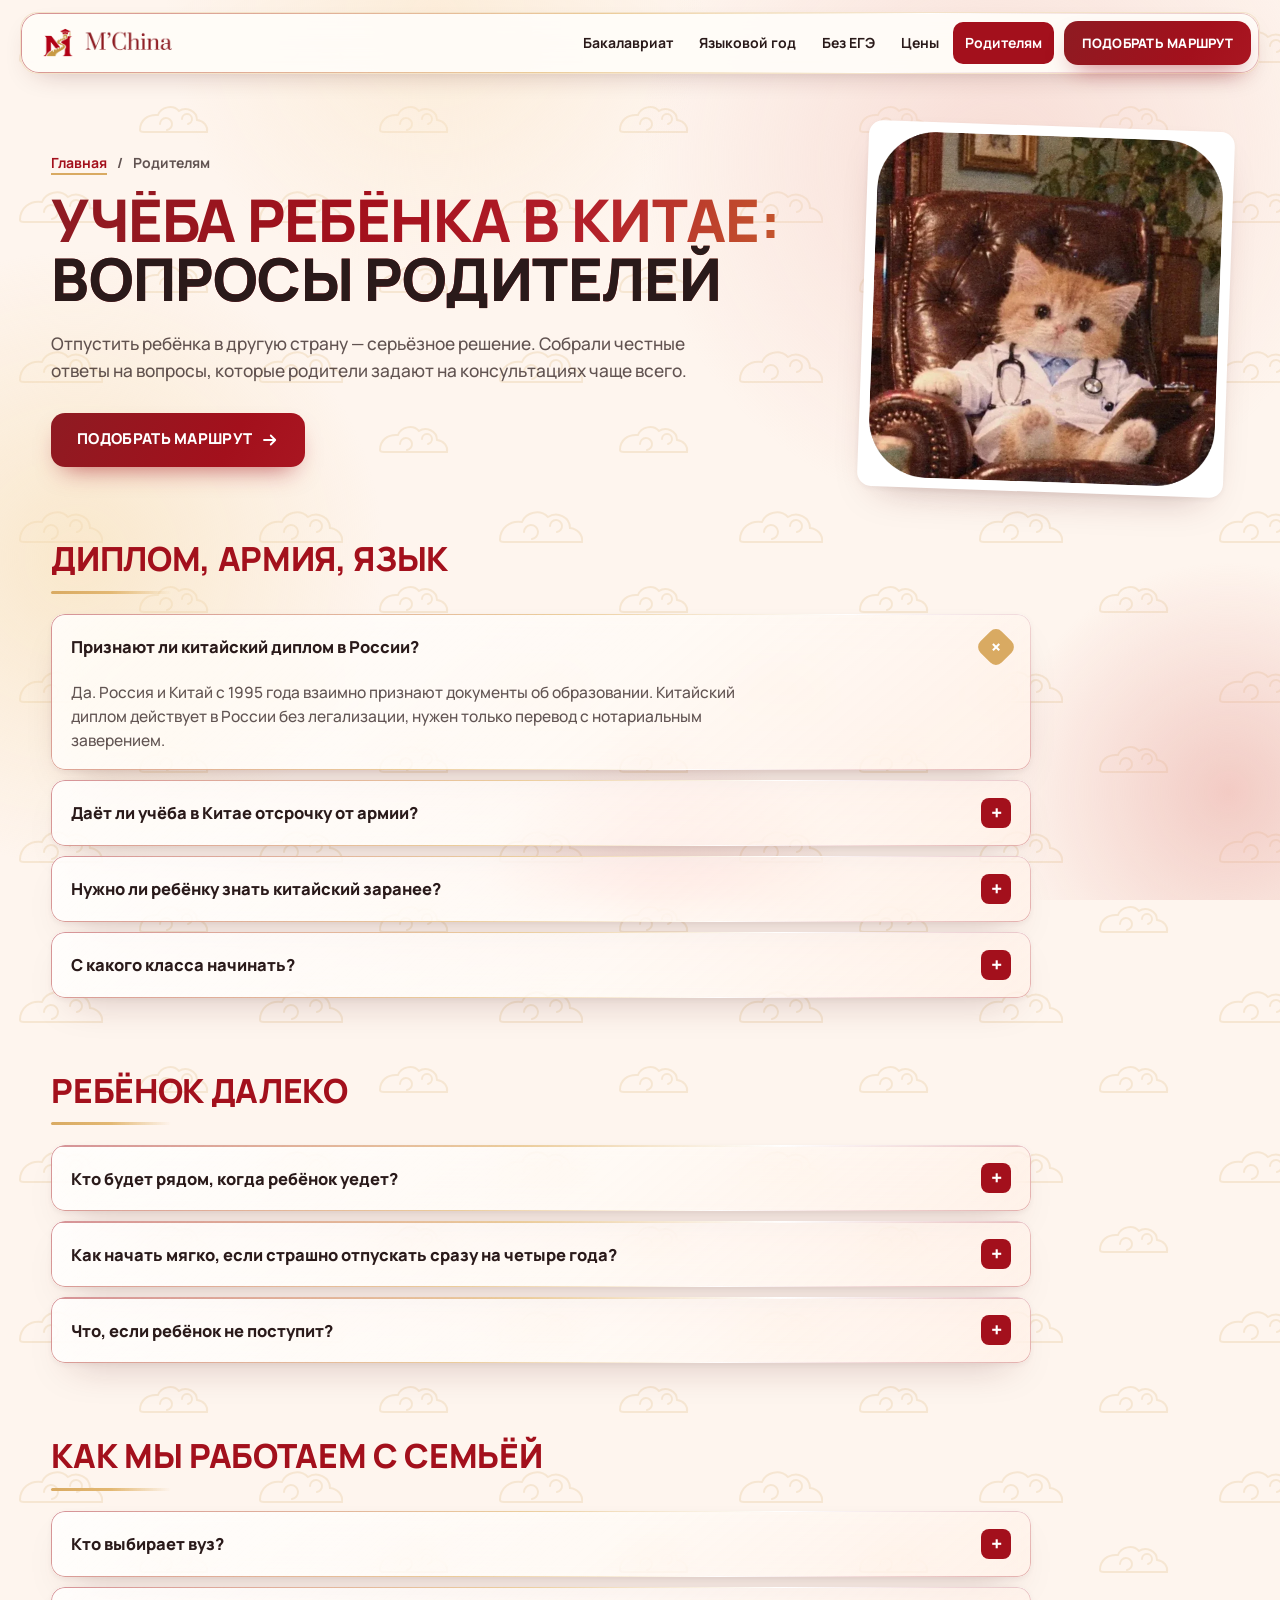
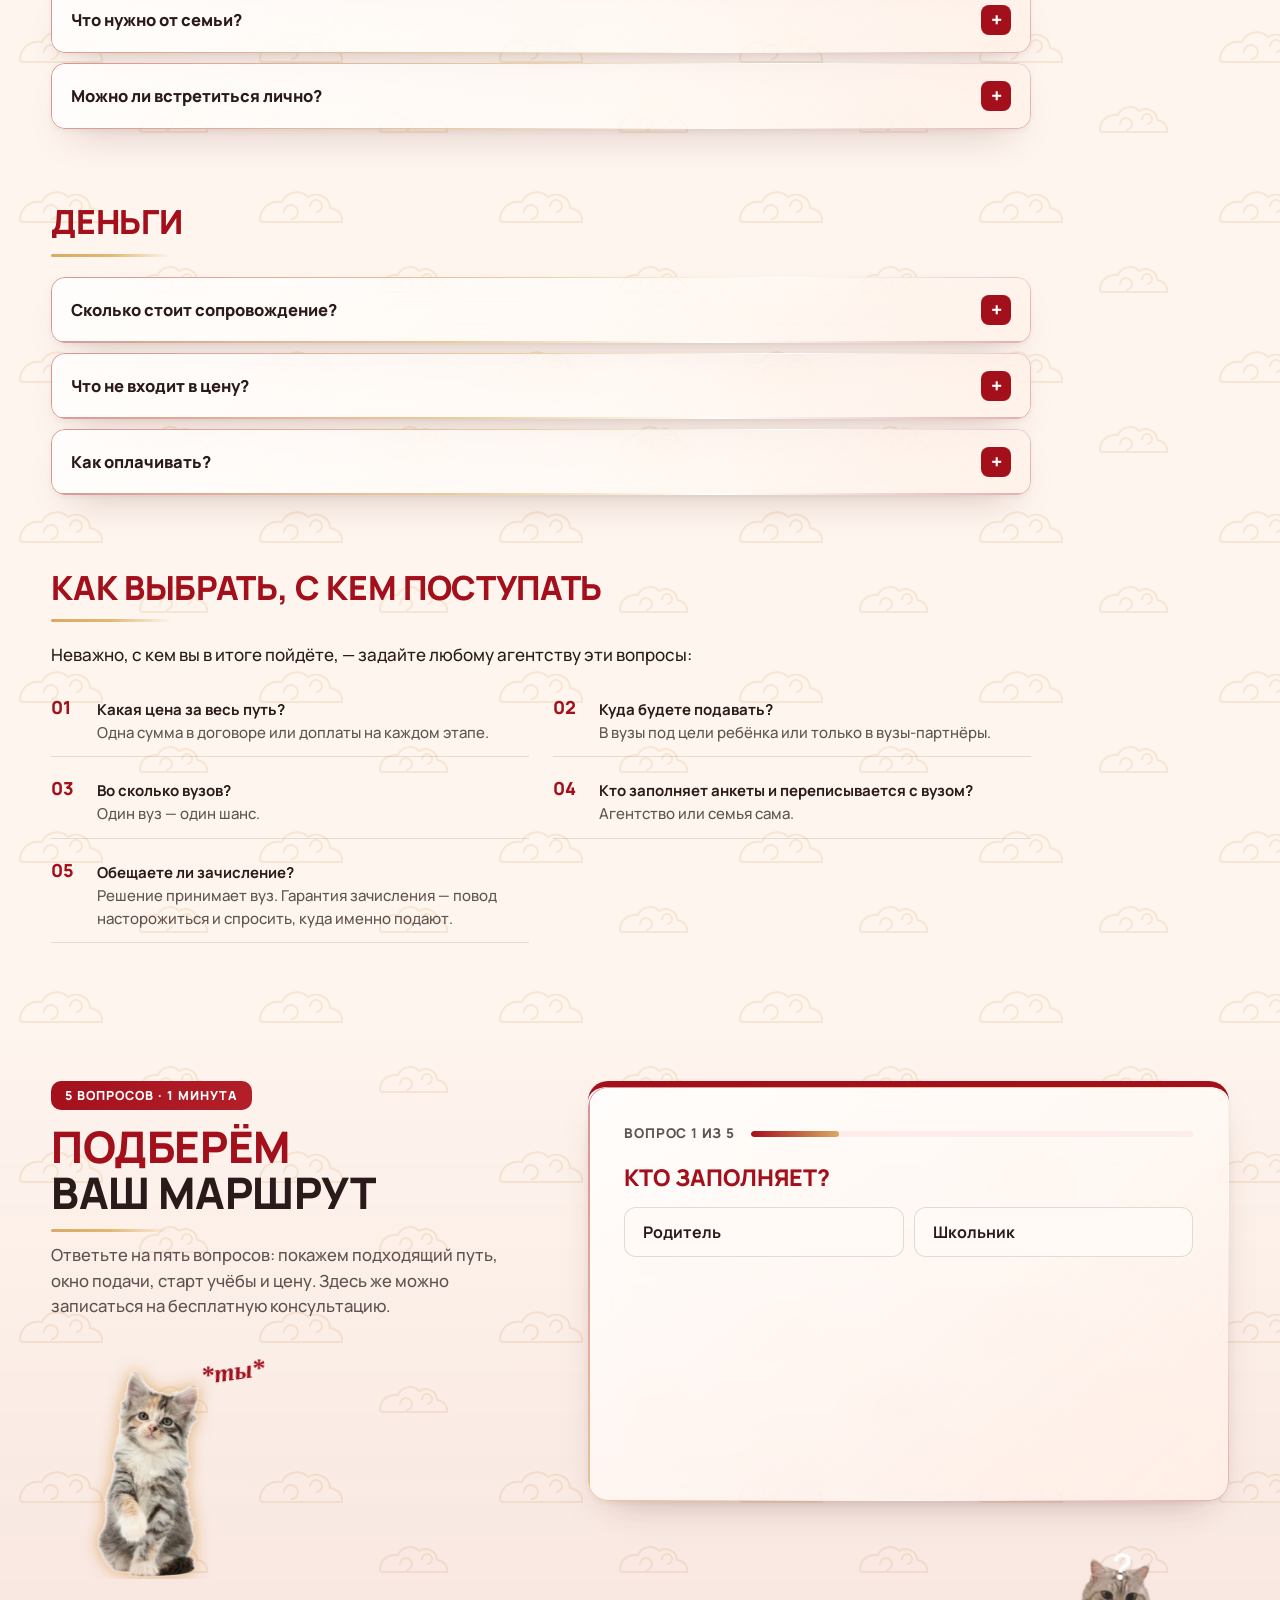
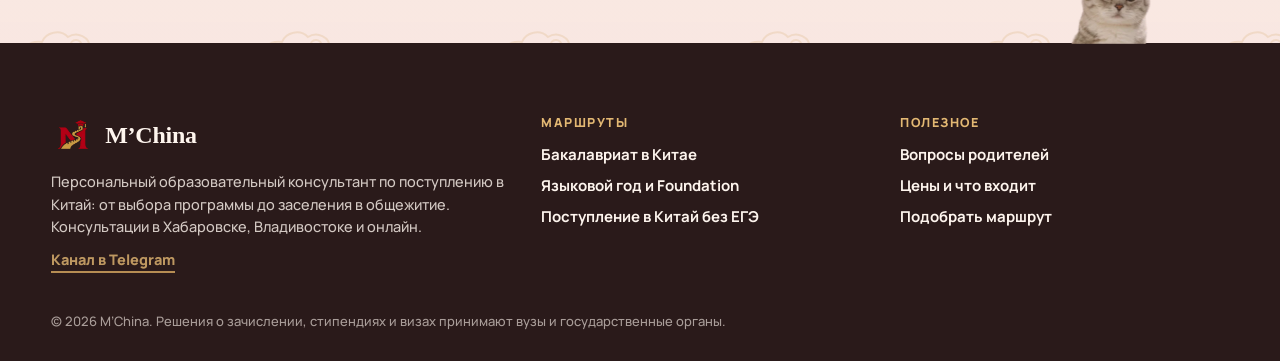
==== commit b91e938f: "Сайт M'China: котики без срезов, подписи «До / После», акцент на языковом годе, окно записи - Котики" ====
--- a/roditelyam.html
+++ b/roditelyam.html
@@ -61,7 +61,7 @@
       <a class="btn btn--ink" href="#quiz">Подобрать маршрут <svg class="ico"><use href="#i-arr"/></svg></a>
     </div>
     </div>
-    <figure class="page-hero__art page-hero__art--cat"><img src="assets/img/kot-doktor.webp" alt="" width="340" height="340"></figure>
+    <figure class="page-hero__art page-hero__art--photo"><img src="assets/img/kot-doktor.webp" alt="" width="340" height="340"></figure>
   </div>
 </section>
 
--- a/assets/site.css
+++ b/assets/site.css
@@ -568,3 +568,105 @@
   .quiz__cat span{font-size:20px;right:auto;left:-38px;top:8px}
   .logo__img{height:36px}
 }
+
+/* ══ версия 7 (25.11.2026): котики без срезов, подписи шторки, цены с акцентом, окно записи ══ */
+
+/* «До» слева, «После» справа — видно сразу */
+.ba__side{position:absolute;top:14px;z-index:6;padding:7px 14px;border-radius:10px;font-size:12.5px;font-weight:900;letter-spacing:.1em;text-transform:uppercase;pointer-events:none;box-shadow:0 6px 16px -8px rgba(70,15,15,.5)}
+.ba__side--l{left:14px;background:var(--ink);color:#fff}
+.ba__side--r{right:14px;background:var(--gold-2);color:var(--red-d)}
+.ba__layer{padding-top:62px}
+
+/* котики вырезаны по грудь: ровный срез всегда прячем за край карточки — котик «выглядывает» */
+.peek{position:absolute;z-index:0;height:auto;pointer-events:none;filter:drop-shadow(0 10px 14px rgba(70,15,15,.2))}
+/* облако вопросов — в панели, котик выглядывает из-за её верхнего края */
+.qwrap{position:relative;padding-top:96px}
+.qwrap .qcloud{position:relative;z-index:1;padding:22px;border-radius:22px;background:#FFFCF9;box-shadow:var(--shadow)}
+.qcat{position:absolute;right:34px;top:0;width:150px;rotate:0deg;z-index:0}
+/* котик с листом — над списком вопросов */
+.faq--cat{position:relative;padding-top:120px}
+.faq--cat details{position:relative;z-index:1;background:#FFFCF9;-webkit-backdrop-filter:none;backdrop-filter:none}
+.peek--faq{right:24px;top:0;width:118px}
+/* котик с телефоном — над чеком */
+.receipt-wrap{position:relative;padding-top:112px}
+.receipt-wrap .receipt{position:relative;z-index:1}
+.peek--receipt{left:50%;translate:-50% 0;top:0;width:104px}
+
+/* первый экран: низ котика закрывает посадочный талон */
+.hero__cat{left:0;bottom:64px;width:62%}
+.ticket{left:4%;right:auto;bottom:4%;width:min(360px,70%);rotate:-3deg}
+
+/* страница «Языковой год»: котик в арке, срез совпадает с её нижним краем */
+.page-hero__art--cat{max-width:320px;padding:28px 24px 0;border-radius:180px 180px 24px 24px;overflow:hidden;background:radial-gradient(circle at 50% 20%,rgba(227,184,115,.45),transparent 60%),linear-gradient(160deg,var(--red-2),var(--red-d));filter:none;box-shadow:var(--shadow)}
+.page-hero__art--cat img{display:block;width:100%;margin-bottom:-2px}
+
+/* ── цены: языковой год ярко, бакалавриат приглушён до нажатия ── */
+.plans{grid-template-columns:minmax(0,1fr) minmax(0,1fr) minmax(0,.8fr);align-items:stretch}
+.plan{position:relative;transition:opacity .35s,filter .35s,transform .35s var(--ease),box-shadow .35s}
+.plan:not(.is-active){opacity:.5;filter:saturate(.35);transform:scale(.97);cursor:pointer}
+.plan:not(.is-active):hover{opacity:.78;filter:saturate(.7)}
+.plan.is-active{box-shadow:0 30px 60px -28px rgba(163,16,28,.55),inset 0 1px 0 #fff}
+.plan--lang.is-active{background:linear-gradient(150deg,#fff 0%,#FFF4EE 55%,#FBE3DA 100%)}
+.plan--lang{border-top-color:var(--red)}
+.plan--bach{border-top-color:var(--gold)}
+.plan--bach .plan__tag{background:var(--gold);color:#fff}
+.plan--lang .plan__tag{background:linear-gradient(120deg,var(--red),var(--red-2));color:#fff}
+.plan__pick{position:absolute;inset:0;z-index:0;opacity:0;border:0;background:none;cursor:pointer}
+.plan.is-active .plan__pick{pointer-events:none}
+.plan>*:not(.plan__pick){position:relative;z-index:1}
+.plan:not(.is-active)>*:not(.plan__pick){pointer-events:none}
+.plan:not(.is-active) .plan__btns{pointer-events:auto}
+.plan dl{font-size:14.5px}
+.plan__line{margin:0;padding-top:14px;border-top:1px dashed var(--line);font-size:15px;color:var(--ink-2)}
+.plan__btns{display:flex;flex-direction:column;align-items:flex-start;gap:12px;margin-top:auto}
+.plan__btns .btn{width:100%}
+
+/* чек: пример того, что семья получает за цену */
+.receipt{font-family:var(--f-text);rotate:-1.5deg;padding:24px 22px 30px;max-width:none}
+.receipt__h{font-size:20px;letter-spacing:.04em}
+.receipt__sub{margin:6px 0 14px;font-size:14px;font-weight:800;color:var(--ink);text-transform:uppercase;letter-spacing:.03em}
+.receipt ul{gap:8px;font-size:14.5px}
+.receipt li{display:grid;grid-template-columns:1fr auto;gap:10px;align-items:start;padding-bottom:7px;border-bottom:1px dotted rgba(42,26,26,.18)}
+.receipt li b{display:grid;place-items:center;width:20px;height:20px;border-radius:6px;background:var(--red);color:#fff;font-size:12px}
+.receipt__total{font-size:18px;align-items:baseline}
+.receipt__total b{font:900 24px/1 var(--f-head)}
+.receipt__note{margin:12px 0 0;font-size:12.5px;color:var(--ink-3)}
+.receipt.is-print ul li{animation:qin .45s var(--ease) both}
+.receipt.is-print ul li:nth-child(2){animation-delay:.04s}.receipt.is-print ul li:nth-child(3){animation-delay:.08s}
+.receipt.is-print ul li:nth-child(4){animation-delay:.12s}.receipt.is-print ul li:nth-child(5){animation-delay:.16s}
+.receipt.is-print ul li:nth-child(6){animation-delay:.2s}.receipt.is-print ul li:nth-child(7){animation-delay:.24s}
+.receipt.is-print ul li:nth-child(n+8){animation-delay:.28s}
+
+/* ── всплывающее окно записи ── */
+.modal{padding:0;border:0;background:transparent;max-width:min(620px,calc(100% - 24px));width:100%;max-height:calc(100% - 24px)}
+.modal::backdrop{background:rgba(42,26,26,.55);-webkit-backdrop-filter:blur(4px);backdrop-filter:blur(4px)}
+.modal[open]{animation:qin .35s var(--ease)}
+.modal__box{padding:clamp(22px,3vw,34px);border-radius:22px;background:linear-gradient(150deg,#fff,#FFF6F1);overflow:auto}
+.modal__x{position:absolute;right:12px;top:12px;z-index:3;width:40px;height:40px;border:0;border-radius:12px;background:var(--red-tint);color:var(--red);font-size:24px;line-height:1;cursor:pointer}
+.modal__h{margin:14px 0 8px;font:900 clamp(22px,2.4vw,30px)/1.1 var(--f-head);text-transform:uppercase;color:var(--red)}
+.modal__sub{margin:0 0 18px;color:var(--ink-2)}
+
+@media (max-width:1100px){
+  .plans{grid-template-columns:repeat(2,minmax(0,1fr))}
+  .receipt-wrap{grid-column:1/-1;max-width:420px;width:100%;justify-self:center}
+}
+@media (max-width:900px){
+  .plans{grid-template-columns:minmax(0,1fr)}
+  .plan:not(.is-active){transform:none}
+  .plan--lang{order:1}.receipt-wrap{order:2;max-width:none}.plan--bach{order:3}
+  .page-hero__art--cat{max-width:230px}
+  .who__cats{position:relative;z-index:0;margin:-6px 0 -40px auto}
+  .tabs{position:relative;z-index:1}
+  .tabs__tab{background:rgba(255,252,249,.96)}
+  .qcat{position:absolute;display:block;width:120px;margin:0;right:20px}
+  .qwrap{padding-top:78px}
+}
+@media (max-width:640px){
+  .hero__cat{width:64%;bottom:58px}
+  .ticket{width:80%;left:2%}
+  .ba__side{top:10px;font-size:11px;padding:6px 10px}
+  .ba__side--l{left:10px}.ba__side--r{right:10px}
+  .ba__layer{padding-top:52px}
+  .faq--cat{padding-top:100px}
+  .peek--faq{width:96px}
+}
